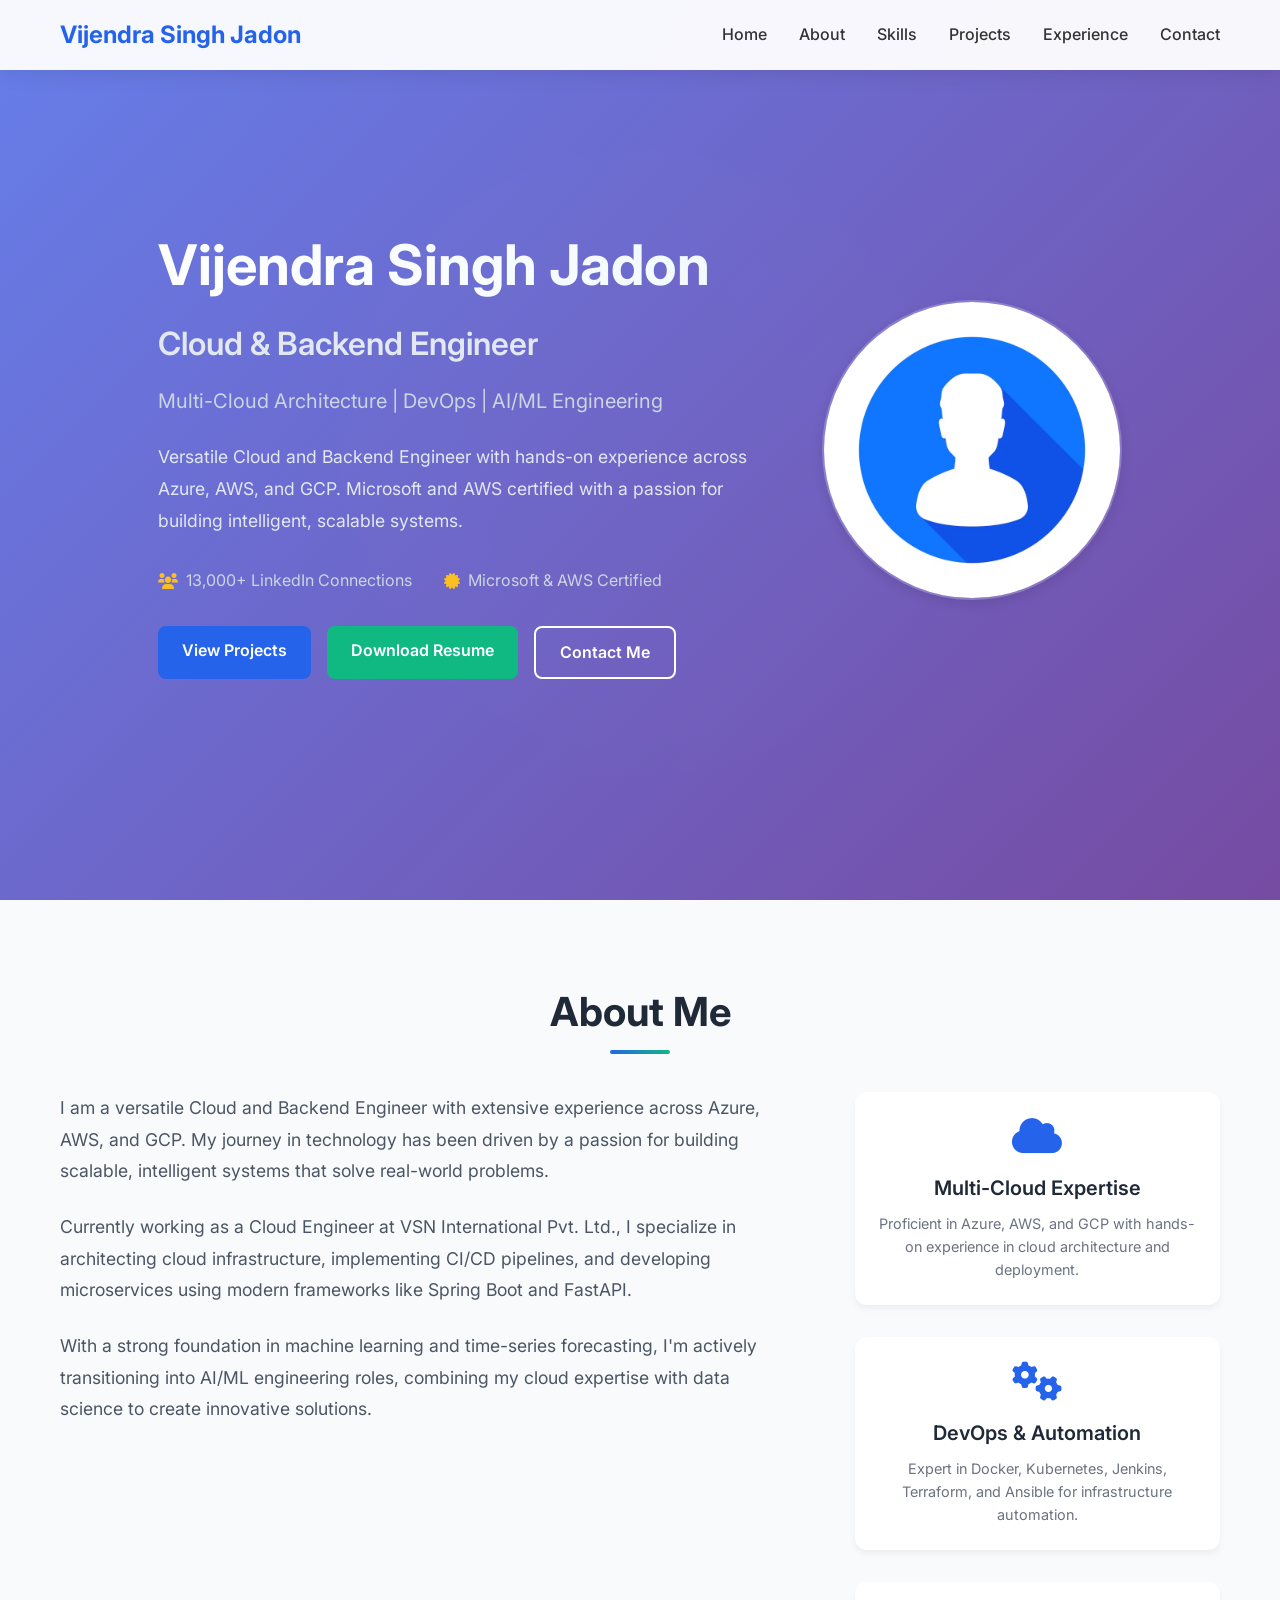
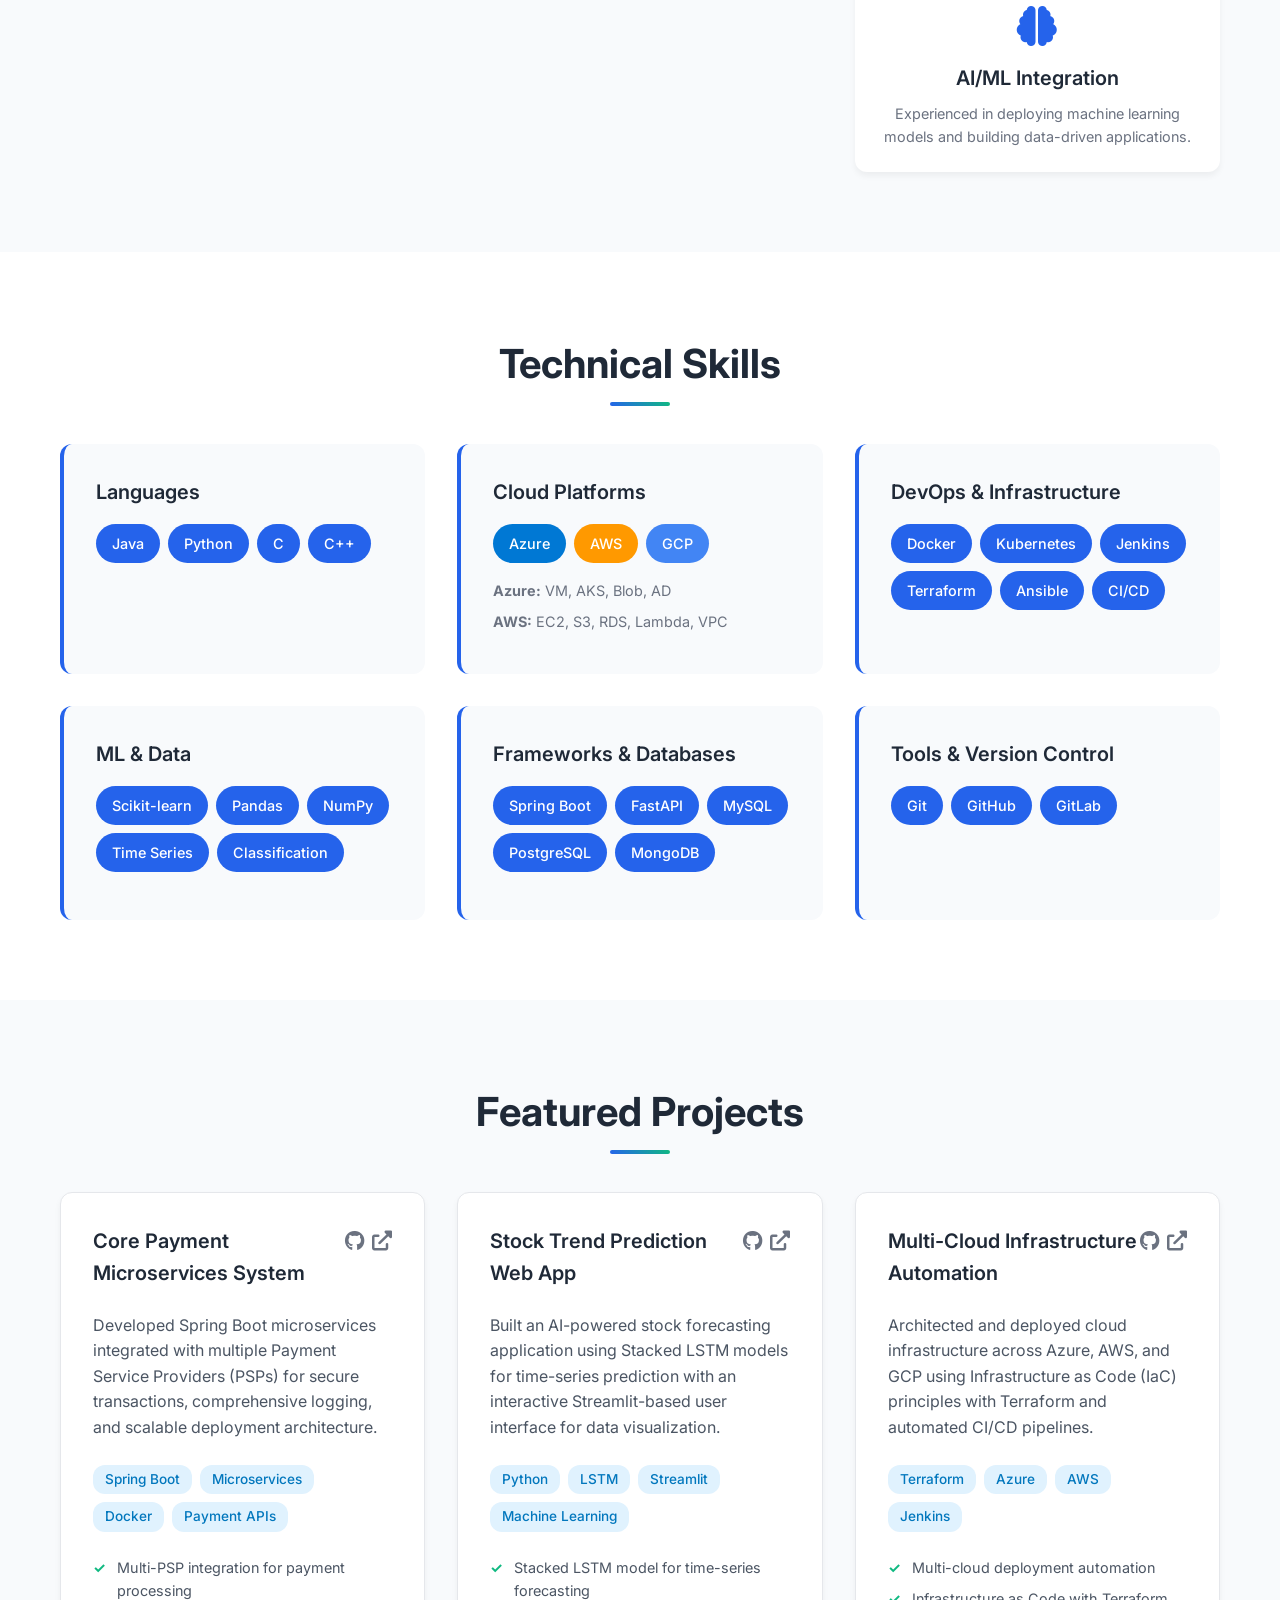
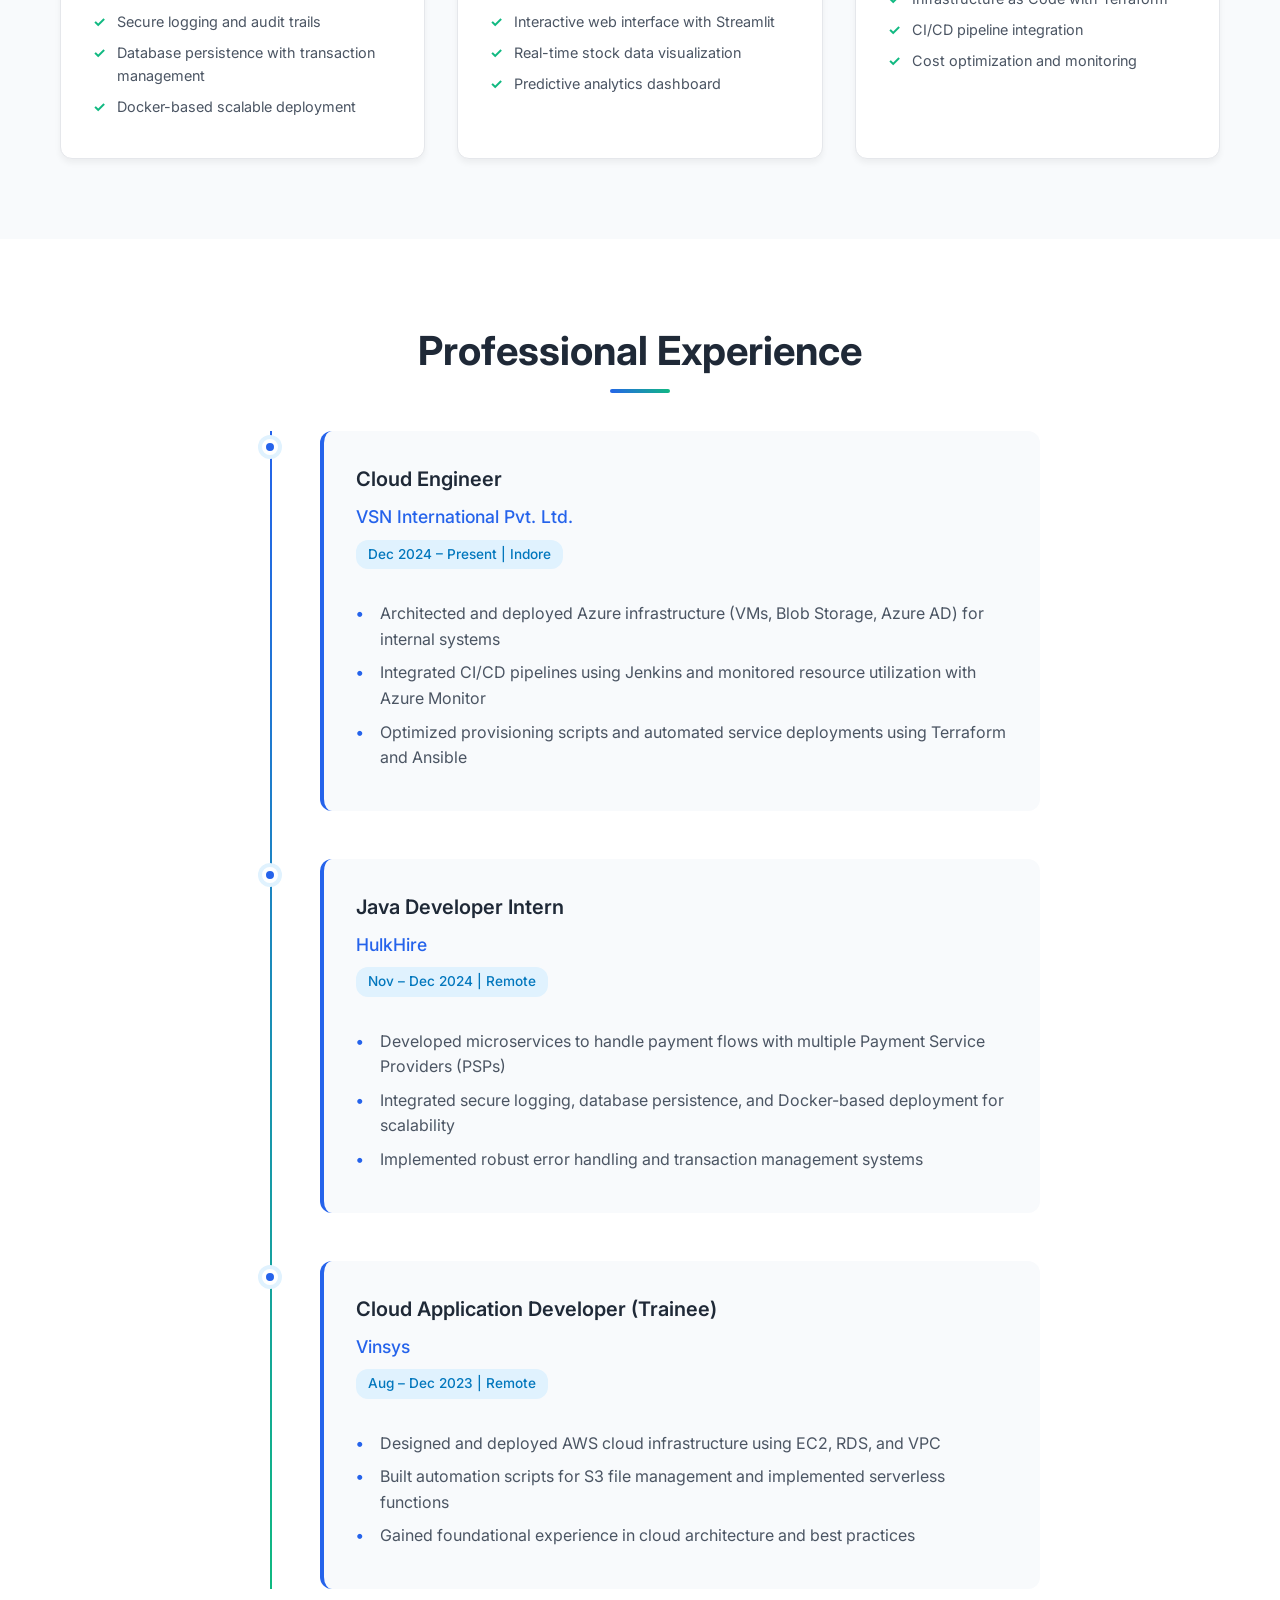
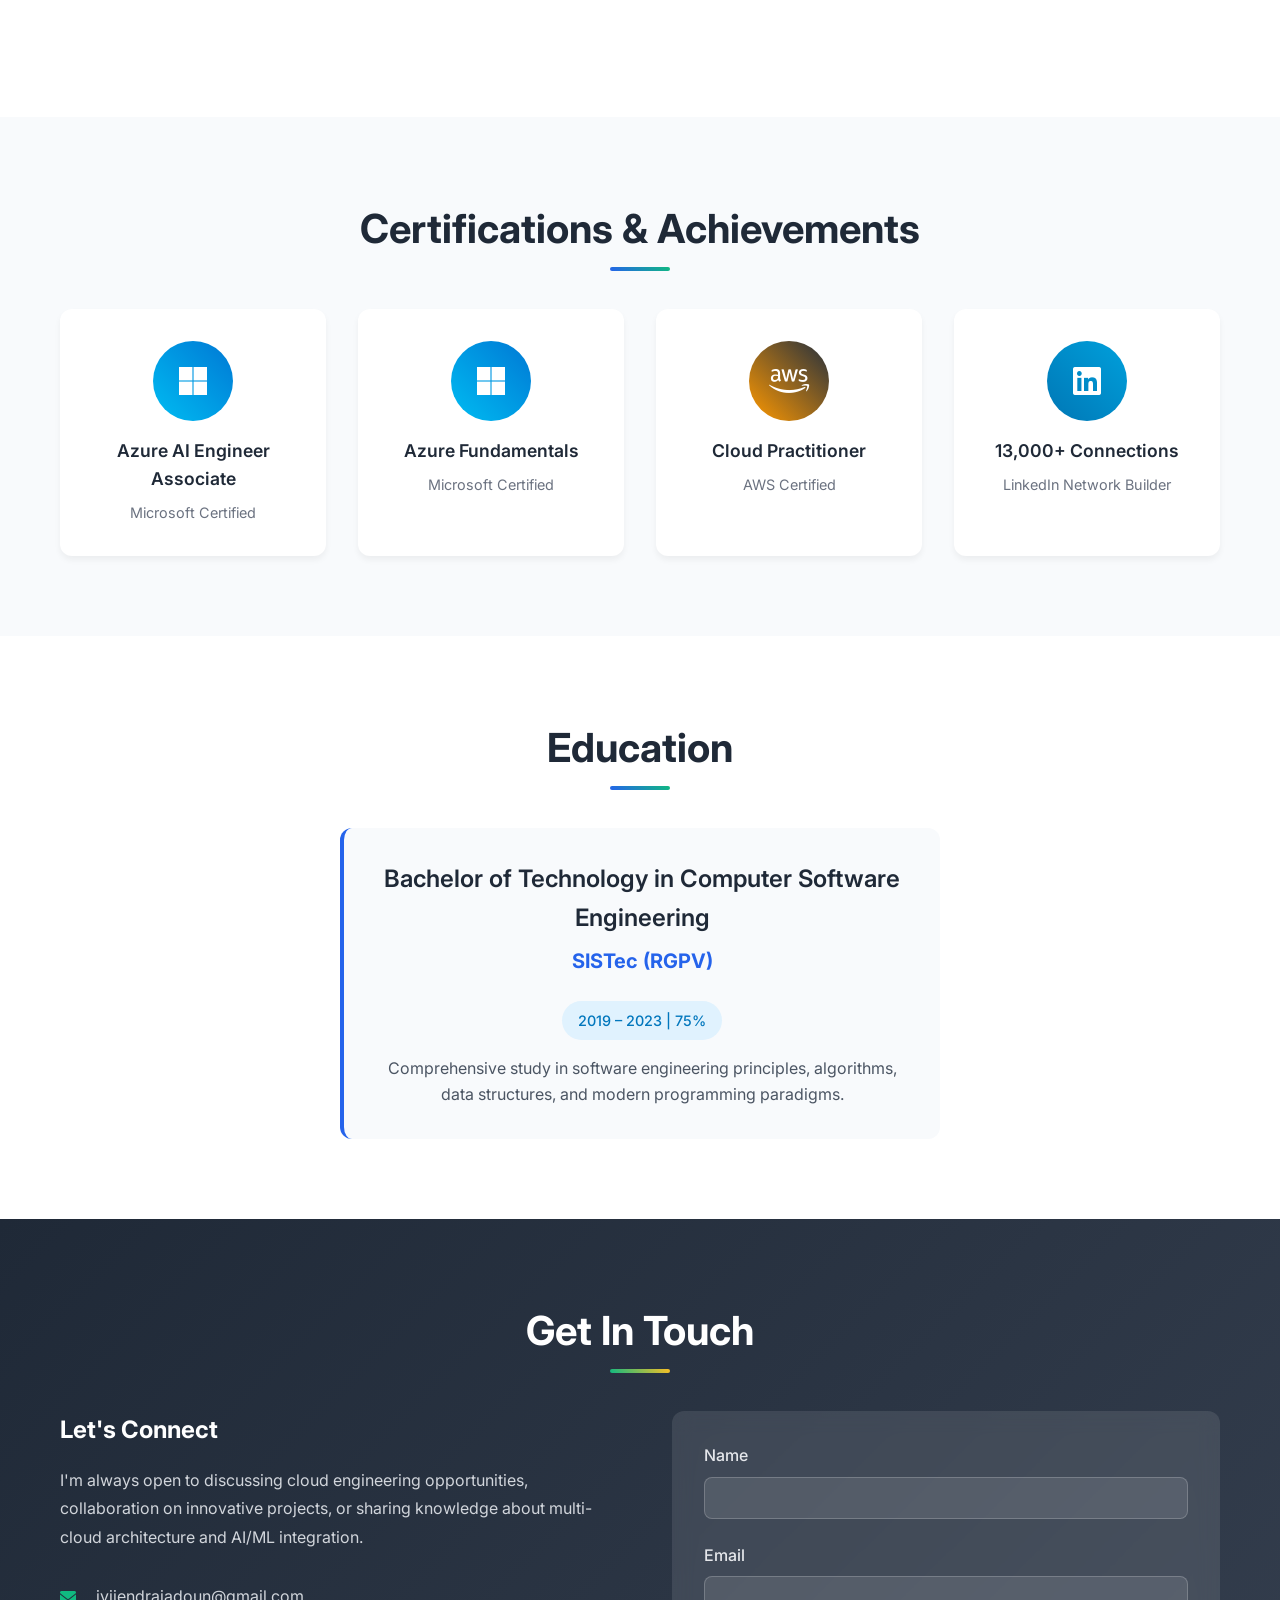
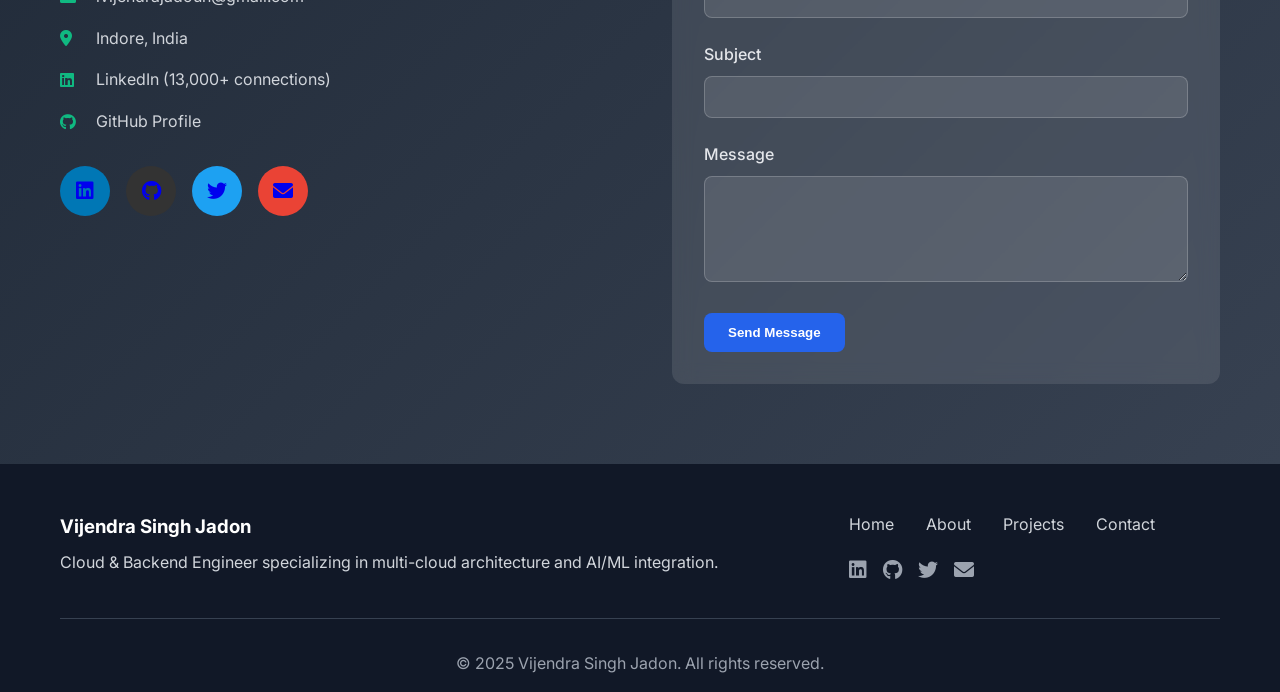
==== index.html @ 790af305 "Initial commit: Upload portfolio website code" ====
<!DOCTYPE html>
<html lang="en">
<head>
    <meta charset="UTF-8">
    <meta name="viewport" content="width=device-width, initial-scale=1.0">
    <title>Vijendra Singh Jadon - Cloud & Backend Engineer</title>
    <link href="https://cdnjs.cloudflare.com/ajax/libs/font-awesome/6.0.0-beta3/css/all.min.css" rel="stylesheet">
    <link href="https://fonts.googleapis.com/css2?family=Inter:wght@300;400;500;600;700&display=swap" rel="stylesheet">
    <link rel="stylesheet" href="styles.css">
</head>
<body>
    <!-- Navigation -->
    <nav class="navbar">
        <div class="nav-container">
            <div class="nav-logo">
                <a href="#home">Vijendra Singh Jadon</a>
            </div>
            <ul class="nav-menu">
                <li class="nav-item">
                    <a href="#home" class="nav-link">Home</a>
                </li>
                <li class="nav-item">
                    <a href="#about" class="nav-link">About</a>
                </li>
                <li class="nav-item">
                    <a href="#skills" class="nav-link">Skills</a>
                </li>
                <li class="nav-item">
                    <a href="#projects" class="nav-link">Projects</a>
                </li>
                <li class="nav-item">
                    <a href="#experience" class="nav-link">Experience</a>
                </li>
                <li class="nav-item">
                    <a href="#contact" class="nav-link">Contact</a>
                </li>
            </ul>
            <div class="hamburger">
                <span class="bar"></span>
                <span class="bar"></span>
                <span class="bar"></span>
            </div>
        </div>
    </nav>

    <!-- Hero Section -->
    <section id="home" class="hero">
        <div class="hero-container">
            <div class="hero-content">
                <h1 class="hero-title">
                    <span class="name">Vijendra Singh Jadon</span>
                    <span class="role">Cloud & Backend Engineer</span>
                </h1>
                <p class="hero-subtitle">Multi-Cloud Architecture | DevOps | AI/ML Engineering</p>
                <p class="hero-description">
                    Versatile Cloud and Backend Engineer with hands-on experience across Azure, AWS, and GCP. 
                    Microsoft and AWS certified with a passion for building intelligent, scalable systems.
                </p>
                <div class="hero-stats">
                    <div class="stat">
                        <i class="fas fa-users"></i>
                        <span>13,000+ LinkedIn Connections</span>
                    </div>
                    <div class="stat">
                        <i class="fas fa-certificate"></i>
                        <span>Microsoft & AWS Certified</span>
                    </div>
                </div>
                <div class="hero-buttons">
                    <a href="#projects" class="btn btn-primary">View Projects</a>
                    <a href="#" class="btn btn-secondary">Download Resume</a>
                    <a href="#contact" class="btn btn-outline">Contact Me</a>
                </div>
            </div>
            <div class="hero-image">
                <img src="assets/images/image.jpg" alt="Vijendra Singh Jadon" class="profile-photo" />
            </div>
        </div>
    </section>

    <!-- About Section -->
    <section id="about" class="about">
        <div class="container">
            <h2 class="section-title">About Me</h2>
            <div class="about-content">
                <div class="about-text">
                    <p>
                        I am a versatile Cloud and Backend Engineer with extensive experience across Azure, AWS, and GCP. 
                        My journey in technology has been driven by a passion for building scalable, intelligent systems 
                        that solve real-world problems.
                    </p>
                    <p>
                        Currently working as a Cloud Engineer at VSN International Pvt. Ltd., I specialize in 
                        architecting cloud infrastructure, implementing CI/CD pipelines, and developing microservices 
                        using modern frameworks like Spring Boot and FastAPI.
                    </p>
                    <p>
                        With a strong foundation in machine learning and time-series forecasting, I'm actively 
                        transitioning into AI/ML engineering roles, combining my cloud expertise with data science 
                        to create innovative solutions.
                    </p>
                </div>
                <div class="about-highlights">
                    <div class="highlight">
                        <i class="fas fa-cloud"></i>
                        <h3>Multi-Cloud Expertise</h3>
                        <p>Proficient in Azure, AWS, and GCP with hands-on experience in cloud architecture and deployment.</p>
                    </div>
                    <div class="highlight">
                        <i class="fas fa-cogs"></i>
                        <h3>DevOps & Automation</h3>
                        <p>Expert in Docker, Kubernetes, Jenkins, Terraform, and Ansible for infrastructure automation.</p>
                    </div>
                    <div class="highlight">
                        <i class="fas fa-brain"></i>
                        <h3>AI/ML Integration</h3>
                        <p>Experienced in deploying machine learning models and building data-driven applications.</p>
                    </div>
                </div>
            </div>
        </div>
    </section>

    <!-- Skills Section -->
    <section id="skills" class="skills">
        <div class="container">
            <h2 class="section-title">Technical Skills</h2>
            <div class="skills-grid">
                <div class="skill-category">
                    <h3>Languages</h3>
                    <div class="skill-tags">
                        <span class="skill-tag">Java</span>
                        <span class="skill-tag">Python</span>
                        <span class="skill-tag">C</span>
                        <span class="skill-tag">C++</span>
                    </div>
                </div>

                <div class="skill-category">
                    <h3>Cloud Platforms</h3>
                    <div class="skill-tags">
                        <span class="skill-tag azure">Azure</span>
                        <span class="skill-tag aws">AWS</span>
                        <span class="skill-tag gcp">GCP</span>
                    </div>
                    <div class="skill-details">
                        <p><strong>Azure:</strong> VM, AKS, Blob, AD</p>
                        <p><strong>AWS:</strong> EC2, S3, RDS, Lambda, VPC</p>
                    </div>
                </div>

                <div class="skill-category">
                    <h3>DevOps & Infrastructure</h3>
                    <div class="skill-tags">
                        <span class="skill-tag">Docker</span>
                        <span class="skill-tag">Kubernetes</span>
                        <span class="skill-tag">Jenkins</span>
                        <span class="skill-tag">Terraform</span>
                        <span class="skill-tag">Ansible</span>
                        <span class="skill-tag">CI/CD</span>
                    </div>
                </div>

                <div class="skill-category">
                    <h3>ML & Data</h3>
                    <div class="skill-tags">
                        <span class="skill-tag">Scikit-learn</span>
                        <span class="skill-tag">Pandas</span>
                        <span class="skill-tag">NumPy</span>
                        <span class="skill-tag">Time Series</span>
                        <span class="skill-tag">Classification</span>
                    </div>
                </div>

                <div class="skill-category">
                    <h3>Frameworks & Databases</h3>
                    <div class="skill-tags">
                        <span class="skill-tag">Spring Boot</span>
                        <span class="skill-tag">FastAPI</span>
                        <span class="skill-tag">MySQL</span>
                        <span class="skill-tag">PostgreSQL</span>
                        <span class="skill-tag">MongoDB</span>
                    </div>
                </div>

                <div class="skill-category">
                    <h3>Tools & Version Control</h3>
                    <div class="skill-tags">
                        <span class="skill-tag">Git</span>
                        <span class="skill-tag">GitHub</span>
                        <span class="skill-tag">GitLab</span>
                    </div>
                </div>
            </div>
        </div>
    </section>

    <!-- Projects Section -->
    <section id="projects" class="projects">
        <div class="container">
            <h2 class="section-title">Featured Projects</h2>
            <div class="projects-grid">

                <!-- Project 1: Payment Microservices -->
                <div class="project-card">
                    <div class="project-header">
                        <h3>Core Payment Microservices System</h3>
                        <div class="project-links">
                            <a href="#" class="project-link"><i class="fab fa-github"></i></a>
                            <a href="#" class="project-link"><i class="fas fa-external-link-alt"></i></a>
                        </div>
                    </div>
                    <p class="project-description">
                        Developed Spring Boot microservices integrated with multiple Payment Service Providers (PSPs) 
                        for secure transactions, comprehensive logging, and scalable deployment architecture.
                    </p>
                    <div class="project-tech">
                        <span class="tech-tag">Spring Boot</span>
                        <span class="tech-tag">Microservices</span>
                        <span class="tech-tag">Docker</span>
                        <span class="tech-tag">Payment APIs</span>
                    </div>
                    <div class="project-features">
                        <ul>
                            <li>Multi-PSP integration for payment processing</li>
                            <li>Secure logging and audit trails</li>
                            <li>Database persistence with transaction management</li>
                            <li>Docker-based scalable deployment</li>
                        </ul>
                    </div>
                </div>

                <!-- Project 2: Stock Prediction App -->
                <div class="project-card">
                    <div class="project-header">
                        <h3>Stock Trend Prediction Web App</h3>
                        <div class="project-links">
                            <a href="#" class="project-link"><i class="fab fa-github"></i></a>
                            <a href="#" class="project-link"><i class="fas fa-external-link-alt"></i></a>
                        </div>
                    </div>
                    <p class="project-description">
                        Built an AI-powered stock forecasting application using Stacked LSTM models for time-series 
                        prediction with an interactive Streamlit-based user interface for data visualization.
                    </p>
                    <div class="project-tech">
                        <span class="tech-tag">Python</span>
                        <span class="tech-tag">LSTM</span>
                        <span class="tech-tag">Streamlit</span>
                        <span class="tech-tag">Machine Learning</span>
                    </div>
                    <div class="project-features">
                        <ul>
                            <li>Stacked LSTM model for time-series forecasting</li>
                            <li>Interactive web interface with Streamlit</li>
                            <li>Real-time stock data visualization</li>
                            <li>Predictive analytics dashboard</li>
                        </ul>
                    </div>
                </div>

                <!-- Project 3: Cloud Infrastructure -->
                <div class="project-card">
                    <div class="project-header">
                        <h3>Multi-Cloud Infrastructure Automation</h3>
                        <div class="project-links">
                            <a href="#" class="project-link"><i class="fab fa-github"></i></a>
                            <a href="#" class="project-link"><i class="fas fa-external-link-alt"></i></a>
                        </div>
                    </div>
                    <p class="project-description">
                        Architected and deployed cloud infrastructure across Azure, AWS, and GCP using Infrastructure 
                        as Code (IaC) principles with Terraform and automated CI/CD pipelines.
                    </p>
                    <div class="project-tech">
                        <span class="tech-tag">Terraform</span>
                        <span class="tech-tag">Azure</span>
                        <span class="tech-tag">AWS</span>
                        <span class="tech-tag">Jenkins</span>
                    </div>
                    <div class="project-features">
                        <ul>
                            <li>Multi-cloud deployment automation</li>
                            <li>Infrastructure as Code with Terraform</li>
                            <li>CI/CD pipeline integration</li>
                            <li>Cost optimization and monitoring</li>
                        </ul>
                    </div>
                </div>

            </div>
        </div>
    </section>

    <!-- Experience Section -->
    <section id="experience" class="experience">
        <div class="container">
            <h2 class="section-title">Professional Experience</h2>
            <div class="timeline">

                <div class="timeline-item">
                    <div class="timeline-marker"></div>
                    <div class="timeline-content">
                        <h3>Cloud Engineer</h3>
                        <h4>VSN International Pvt. Ltd.</h4>
                        <span class="timeline-date">Dec 2024 – Present | Indore</span>
                        <ul>
                            <li>Architected and deployed Azure infrastructure (VMs, Blob Storage, Azure AD) for internal systems</li>
                            <li>Integrated CI/CD pipelines using Jenkins and monitored resource utilization with Azure Monitor</li>
                            <li>Optimized provisioning scripts and automated service deployments using Terraform and Ansible</li>
                        </ul>
                    </div>
                </div>

                <div class="timeline-item">
                    <div class="timeline-marker"></div>
                    <div class="timeline-content">
                        <h3>Java Developer Intern</h3>
                        <h4>HulkHire</h4>
                        <span class="timeline-date">Nov – Dec 2024 | Remote</span>
                        <ul>
                            <li>Developed microservices to handle payment flows with multiple Payment Service Providers (PSPs)</li>
                            <li>Integrated secure logging, database persistence, and Docker-based deployment for scalability</li>
                            <li>Implemented robust error handling and transaction management systems</li>
                        </ul>
                    </div>
                </div>

                <div class="timeline-item">
                    <div class="timeline-marker"></div>
                    <div class="timeline-content">
                        <h3>Cloud Application Developer (Trainee)</h3>
                        <h4>Vinsys</h4>
                        <span class="timeline-date">Aug – Dec 2023 | Remote</span>
                        <ul>
                            <li>Designed and deployed AWS cloud infrastructure using EC2, RDS, and VPC</li>
                            <li>Built automation scripts for S3 file management and implemented serverless functions</li>
                            <li>Gained foundational experience in cloud architecture and best practices</li>
                        </ul>
                    </div>
                </div>

            </div>
        </div>
    </section>

    <!-- Certifications Section -->
    <section id="certifications" class="certifications">
        <div class="container">
            <h2 class="section-title">Certifications & Achievements</h2>
            <div class="certifications-grid">

                <div class="certification-card">
                    <div class="cert-icon microsoft">
                        <i class="fab fa-microsoft"></i>
                    </div>
                    <h3>Azure AI Engineer Associate</h3>
                    <p>Microsoft Certified</p>
                </div>

                <div class="certification-card">
                    <div class="cert-icon microsoft">
                        <i class="fab fa-microsoft"></i>
                    </div>
                    <h3>Azure Fundamentals</h3>
                    <p>Microsoft Certified</p>
                </div>

                <div class="certification-card">
                    <div class="cert-icon aws">
                        <i class="fab fa-aws"></i>
                    </div>
                    <h3>Cloud Practitioner</h3>
                    <p>AWS Certified</p>
                </div>

                <div class="certification-card">
                    <div class="cert-icon achievement">
                        <i class="fab fa-linkedin"></i>
                    </div>
                    <h3>13,000+ Connections</h3>
                    <p>LinkedIn Network Builder</p>
                </div>

            </div>
        </div>
    </section>

    <!-- Education Section -->
    <section id="education" class="education">
        <div class="container">
            <h2 class="section-title">Education</h2>
            <div class="education-card">
                <h3>Bachelor of Technology in Computer Software Engineering</h3>
                <h4>SISTec (RGPV)</h4>
                <span class="education-date">2019 – 2023 | 75%</span>
                <p>Comprehensive study in software engineering principles, algorithms, data structures, and modern programming paradigms.</p>
            </div>
        </div>
    </section>

    <!-- Contact Section -->
    <section id="contact" class="contact">
        <div class="container">
            <h2 class="section-title">Get In Touch</h2>
            <div class="contact-content">
                <div class="contact-info">
                    <h3>Let's Connect</h3>
                    <p>
                        I'm always open to discussing cloud engineering opportunities, 
                        collaboration on innovative projects, or sharing knowledge about 
                        multi-cloud architecture and AI/ML integration.
                    </p>

                    <div class="contact-details">
                        <div class="contact-item">
                            <i class="fas fa-envelope"></i>
                            <span>ivijendrajadoun@gmail.com</span>
                        </div>
                        <div class="contact-item">
                            <i class="fas fa-map-marker-alt"></i>
                            <span>Indore, India</span>
                        </div>
                        <div class="contact-item">
                            <i class="fab fa-linkedin"></i>
                            <span>LinkedIn (13,000+ connections)</span>
                        </div>
                        <div class="contact-item">
                            <i class="fab fa-github"></i>
                            <span>GitHub Profile</span>
                        </div>
                    </div>

                    <div class="social-links">
                        <a href="#" class="social-link linkedin"><i class="fab fa-linkedin"></i></a>
                        <a href="#" class="social-link github"><i class="fab fa-github"></i></a>
                        <a href="#" class="social-link twitter"><i class="fab fa-twitter"></i></a>
                        <a href="#" class="social-link email"><i class="fas fa-envelope"></i></a>
                    </div>
                </div>

                <div class="contact-form">
                    <form id="contactForm">
                        <div class="form-group">
                            <label for="name">Name</label>
                            <input type="text" id="name" name="name" required>
                        </div>
                        <div class="form-group">
                            <label for="email">Email</label>
                            <input type="email" id="email" name="email" required>
                        </div>
                        <div class="form-group">
                            <label for="subject">Subject</label>
                            <input type="text" id="subject" name="subject" required>
                        </div>
                        <div class="form-group">
                            <label for="message">Message</label>
                            <textarea id="message" name="message" rows="5" required></textarea>
                        </div>
                        <button type="submit" class="btn btn-primary">Send Message</button>
                    </form>
                </div>
            </div>
        </div>
    </section>

    <!-- Footer -->
    <footer class="footer">
        <div class="container">
            <div class="footer-content">
                <div class="footer-left">
                    <h3>Vijendra Singh Jadon</h3>
                    <p>Cloud & Backend Engineer specializing in multi-cloud architecture and AI/ML integration.</p>
                </div>
                <div class="footer-right">
                    <div class="footer-links">
                        <a href="#home">Home</a>
                        <a href="#about">About</a>
                        <a href="#projects">Projects</a>
                        <a href="#contact">Contact</a>
                    </div>
                    <div class="footer-social">
                        <a href="#"><i class="fab fa-linkedin"></i></a>
                        <a href="#"><i class="fab fa-github"></i></a>
                        <a href="#"><i class="fab fa-twitter"></i></a>
                        <a href="#"><i class="fas fa-envelope"></i></a>
                    </div>
                </div>
            </div>
            <div class="footer-bottom">
                <p>&copy; 2025 Vijendra Singh Jadon. All rights reserved.</p>
            </div>
        </div>
    </footer>

    <!-- JavaScript -->
    <script src="script.js"></script>
</body>
</html>
---- styles.css ----
/* Reset and Base Styles */
* {
    margin: 0;
    padding: 0;
    box-sizing: border-box;
}

body {
    font-family: 'Inter', sans-serif;
    line-height: 1.6;
    color: #333;
    background-color: #ffffff;
}

html {
    scroll-behavior: smooth;
}

.container {
    max-width: 1200px;
    margin: 0 auto;
    padding: 0 20px;
}

/* Navigation Styles */
.navbar {
    position: fixed;
    top: 0;
    width: 100%;
    background: rgba(255, 255, 255, 0.95);
    backdrop-filter: blur(10px);
    z-index: 1000;
    padding: 1rem 0;
    box-shadow: 0 2px 20px rgba(0, 0, 0, 0.1);
    transition: all 0.3s ease;
}

.nav-container {
    max-width: 1200px;
    margin: 0 auto;
    padding: 0 20px;
    display: flex;
    justify-content: space-between;
    align-items: center;
}

.nav-logo a {
    font-size: 1.5rem;
    font-weight: 700;
    color: #2563eb;
    text-decoration: none;
}

.nav-menu {
    display: flex;
    list-style: none;
    gap: 2rem;
}

.nav-link {
    text-decoration: none;
    color: #333;
    font-weight: 500;
    transition: color 0.3s ease;
    position: relative;
}

.nav-link:hover {
    color: #2563eb;
}

.nav-link::after {
    content: '';
    position: absolute;
    bottom: -5px;
    left: 0;
    width: 0;
    height: 2px;
    background-color: #2563eb;
    transition: width 0.3s ease;
}

.nav-link:hover::after {
    width: 100%;
}

.hamburger {
    display: none;
    flex-direction: column;
    cursor: pointer;
}

.hamburger .bar {
    width: 25px;
    height: 3px;
    background-color: #333;
    margin: 3px 0;
    transition: 0.3s;
}

/* Hero Section */
.hero {
    min-height: 100vh;
    display: flex;
    align-items: center;
    background: linear-gradient(135deg, #667eea 0%, #764ba2 100%);
    color: white;
    position: relative;
    overflow: hidden;
}

.hero::before {
    content: '';
    position: absolute;
    top: 0;
    left: 0;
    right: 0;
    bottom: 0;
    background: url('data:image/svg+xml,<svg xmlns="http://www.w3.org/2000/svg" viewBox="0 0 1000 1000"><defs><radialGradient id="a" cx="50%" cy="50%"><stop offset="0%" stop-color="%23ffffff" stop-opacity="0.1"/><stop offset="100%" stop-color="%23ffffff" stop-opacity="0"/></radialGradient></defs><circle cx="50%" cy="50%" r="50%" fill="url(%23a)"/></svg>') no-repeat center center;
    background-size: cover;
    opacity: 0.1;
}

.hero-container {
    max-width: 1200px;
    margin: 0 auto;
    padding: 0 20px;
    display: grid;
    grid-template-columns: 2fr 1fr;
    gap: 4rem;
    align-items: center;
    position: relative;
    z-index: 1;
}

.hero-content {
    animation: slideInLeft 1s ease-out;
}

.hero-title {
    margin-bottom: 1rem;
}

.hero-title .name {
    display: block;
    font-size: 3.5rem;
    font-weight: 700;
    margin-bottom: 0.5rem;
    background: linear-gradient(45deg, #ffffff, #f0f9ff);
    -webkit-background-clip: text;
    -webkit-text-fill-color: transparent;
    background-clip: text;
}

.hero-title .role {
    display: block;
    font-size: 2rem;
    font-weight: 600;
    color: #e2e8f0;
}

.hero-subtitle {
    font-size: 1.25rem;
    color: #cbd5e1;
    margin-bottom: 1.5rem;
}

.hero-description {
    font-size: 1.1rem;
    line-height: 1.8;
    color: #e2e8f0;
    margin-bottom: 2rem;
    max-width: 600px;
}

.hero-stats {
    display: flex;
    gap: 2rem;
    margin-bottom: 2rem;
}

.stat {
    display: flex;
    align-items: center;
    gap: 0.5rem;
    color: #cbd5e1;
}

.stat i {
    color: #fbbf24;
}

.hero-buttons {
    display: flex;
    gap: 1rem;
    flex-wrap: wrap;
}

.hero-image {
    display: flex;
    justify-content: center;
    align-items: center;
    animation: slideInRight 1s ease-out;
}

.image-placeholder {
    width: 300px;
    height: 300px;
    border-radius: 50%;
    background: rgba(255, 255, 255, 0.1);
    display: flex;
    align-items: center;
    justify-content: center;
    backdrop-filter: blur(10px);
    border: 2px solid rgba(255, 255, 255, 0.2);
}

.image-placeholder i {
    font-size: 6rem;
    color: rgba(255, 255, 255, 0.7);
}

/* Button Styles */
.btn {
    display: inline-block;
    padding: 12px 24px;
    border-radius: 8px;
    text-decoration: none;
    font-weight: 600;
    transition: all 0.3s ease;
    border: none;
    cursor: pointer;
    text-align: center;
}

.btn-primary {
    background-color: #2563eb;
    color: white;
}

.btn-primary:hover {
    background-color: #1d4ed8;
    transform: translateY(-2px);
    box-shadow: 0 5px 15px rgba(37, 99, 235, 0.4);
}

.btn-secondary {
    background-color: #10b981;
    color: white;
}

.btn-secondary:hover {
    background-color: #059669;
    transform: translateY(-2px);
    box-shadow: 0 5px 15px rgba(16, 185, 129, 0.4);
}

.btn-outline {
    background-color: transparent;
    color: white;
    border: 2px solid white;
}

.btn-outline:hover {
    background-color: white;
    color: #2563eb;
    transform: translateY(-2px);
}

/* Section Styles */
section {
    padding: 80px 0;
}

.section-title {
    font-size: 2.5rem;
    font-weight: 700;
    text-align: center;
    margin-bottom: 3rem;
    color: #1f2937;
    position: relative;
}

.section-title::after {
    content: '';
    position: absolute;
    bottom: -10px;
    left: 50%;
    transform: translateX(-50%);
    width: 60px;
    height: 4px;
    background: linear-gradient(45deg, #2563eb, #10b981);
    border-radius: 2px;
}

/* About Section */
.about {
    background-color: #f8fafc;
}

.about-content {
    display: grid;
    grid-template-columns: 2fr 1fr;
    gap: 4rem;
    align-items: start;
}

.about-text p {
    margin-bottom: 1.5rem;
    font-size: 1.1rem;
    line-height: 1.8;
    color: #4b5563;
}

.about-highlights {
    display: flex;
    flex-direction: column;
    gap: 2rem;
}

.highlight {
    text-align: center;
    padding: 1.5rem;
    background: white;
    border-radius: 12px;
    box-shadow: 0 4px 6px rgba(0, 0, 0, 0.05);
    transition: transform 0.3s ease;
}

.highlight:hover {
    transform: translateY(-5px);
}

.highlight i {
    font-size: 2.5rem;
    color: #2563eb;
    margin-bottom: 1rem;
}

.highlight h3 {
    font-size: 1.25rem;
    font-weight: 600;
    margin-bottom: 0.5rem;
    color: #1f2937;
}

.highlight p {
    color: #6b7280;
    font-size: 0.9rem;
}

/* Skills Section */
.skills {
    background-color: white;
}

.skills-grid {
    display: grid;
    grid-template-columns: repeat(auto-fit, minmax(300px, 1fr));
    gap: 2rem;
}

.skill-category {
    background: #f8fafc;
    padding: 2rem;
    border-radius: 12px;
    border-left: 4px solid #2563eb;
}

.skill-category h3 {
    font-size: 1.25rem;
    font-weight: 600;
    margin-bottom: 1rem;
    color: #1f2937;
}

.skill-tags {
    display: flex;
    flex-wrap: wrap;
    gap: 0.5rem;
    margin-bottom: 1rem;
}

.skill-tag {
    background: #2563eb;
    color: white;
    padding: 0.5rem 1rem;
    border-radius: 20px;
    font-size: 0.9rem;
    font-weight: 500;
}

.skill-tag.azure {
    background: #0078d4;
}

.skill-tag.aws {
    background: #ff9900;
}

.skill-tag.gcp {
    background: #4285f4;
}

.skill-details {
    margin-top: 1rem;
}

.skill-details p {
    font-size: 0.9rem;
    color: #6b7280;
    margin-bottom: 0.5rem;
}

/* Projects Section */
.projects {
    background-color: #f8fafc;
}

.projects-grid {
    display: grid;
    grid-template-columns: repeat(auto-fit, minmax(350px, 1fr));
    gap: 2rem;
}

.project-card {
    background: white;
    border-radius: 12px;
    padding: 2rem;
    box-shadow: 0 4px 6px rgba(0, 0, 0, 0.05);
    transition: all 0.3s ease;
    border: 1px solid #e5e7eb;
}

.project-card:hover {
    transform: translateY(-5px);
    box-shadow: 0 10px 25px rgba(0, 0, 0, 0.1);
}

.project-header {
    display: flex;
    justify-content: space-between;
    align-items: start;
    margin-bottom: 1rem;
}

.project-header h3 {
    font-size: 1.25rem;
    font-weight: 600;
    color: #1f2937;
    margin-bottom: 0.5rem;
}

.project-links {
    display: flex;
    gap: 0.5rem;
}

.project-link {
    color: #6b7280;
    font-size: 1.25rem;
    transition: color 0.3s ease;
}

.project-link:hover {
    color: #2563eb;
}

.project-description {
    color: #4b5563;
    line-height: 1.6;
    margin-bottom: 1.5rem;
}

.project-tech {
    display: flex;
    flex-wrap: wrap;
    gap: 0.5rem;
    margin-bottom: 1.5rem;
}

.tech-tag {
    background: #e0f2fe;
    color: #0277bd;
    padding: 0.25rem 0.75rem;
    border-radius: 12px;
    font-size: 0.85rem;
    font-weight: 500;
}

.project-features ul {
    list-style: none;
}

.project-features li {
    position: relative;
    padding-left: 1.5rem;
    margin-bottom: 0.5rem;
    color: #4b5563;
    font-size: 0.9rem;
}

.project-features li::before {
    content: '✓';
    position: absolute;
    left: 0;
    color: #10b981;
    font-weight: bold;
}

/* Experience Section */
.experience {
    background-color: white;
}

.timeline {
    max-width: 800px;
    margin: 0 auto;
    position: relative;
}

.timeline::before {
    content: '';
    position: absolute;
    left: 30px;
    top: 0;
    bottom: 0;
    width: 2px;
    background: linear-gradient(to bottom, #2563eb, #10b981);
}

.timeline-item {
    position: relative;
    margin-bottom: 3rem;
    padding-left: 80px;
}

.timeline-marker {
    position: absolute;
    left: 22px;
    top: 8px;
    width: 16px;
    height: 16px;
    border-radius: 50%;
    background: #2563eb;
    border: 4px solid white;
    box-shadow: 0 0 0 4px #e0f2fe;
}

.timeline-content {
    background: #f8fafc;
    padding: 2rem;
    border-radius: 12px;
    border-left: 4px solid #2563eb;
}

.timeline-content h3 {
    font-size: 1.25rem;
    font-weight: 600;
    color: #1f2937;
    margin-bottom: 0.5rem;
}

.timeline-content h4 {
    font-size: 1.1rem;
    font-weight: 500;
    color: #2563eb;
    margin-bottom: 0.5rem;
}

.timeline-date {
    display: inline-block;
    background: #e0f2fe;
    color: #0277bd;
    padding: 0.25rem 0.75rem;
    border-radius: 12px;
    font-size: 0.85rem;
    font-weight: 500;
    margin-bottom: 1rem;
}

.timeline-content ul {
    list-style: none;
    margin-top: 1rem;
}

.timeline-content li {
    position: relative;
    padding-left: 1.5rem;
    margin-bottom: 0.5rem;
    color: #4b5563;
}

.timeline-content li::before {
    content: '•';
    position: absolute;
    left: 0;
    color: #2563eb;
    font-weight: bold;
}

/* Certifications Section */
.certifications {
    background-color: #f8fafc;
}

.certifications-grid {
    display: grid;
    grid-template-columns: repeat(auto-fit, minmax(250px, 1fr));
    gap: 2rem;
}

.certification-card {
    background: white;
    text-align: center;
    padding: 2rem;
    border-radius: 12px;
    box-shadow: 0 4px 6px rgba(0, 0, 0, 0.05);
    transition: transform 0.3s ease;
}

.certification-card:hover {
    transform: translateY(-5px);
}

.cert-icon {
    width: 80px;
    height: 80px;
    margin: 0 auto 1rem;
    border-radius: 50%;
    display: flex;
    align-items: center;
    justify-content: center;
    font-size: 2rem;
    color: white;
}

.cert-icon.microsoft {
    background: linear-gradient(45deg, #00bcf2, #0078d4);
}

.cert-icon.aws {
    background: linear-gradient(45deg, #ff9900, #232f3e);
}

.cert-icon.achievement {
    background: linear-gradient(45deg, #0077b5, #00a0dc);
}

.certification-card h3 {
    font-size: 1.1rem;
    font-weight: 600;
    color: #1f2937;
    margin-bottom: 0.5rem;
}

.certification-card p {
    color: #6b7280;
    font-size: 0.9rem;
}

/* Education Section */
.education {
    background-color: white;
}

.education-card {
    max-width: 600px;
    margin: 0 auto;
    background: #f8fafc;
    padding: 2rem;
    border-radius: 12px;
    border-left: 4px solid #2563eb;
    text-align: center;
}

.education-card h3 {
    font-size: 1.5rem;
    font-weight: 600;
    color: #1f2937;
    margin-bottom: 0.5rem;
}

.education-card h4 {
    font-size: 1.25rem;
    color: #2563eb;
    margin-bottom: 0.5rem;
}

.education-date {
    display: inline-block;
    background: #e0f2fe;
    color: #0277bd;
    padding: 0.5rem 1rem;
    border-radius: 20px;
    font-size: 0.9rem;
    font-weight: 500;
    margin: 1rem 0;
}

.education-card p {
    color: #4b5563;
    line-height: 1.6;
}

/* Contact Section */
.contact {
    background: linear-gradient(135deg, #1f2937 0%, #374151 100%);
    color: white;
}

.contact .section-title {
    color: white;
}

.contact .section-title::after {
    background: linear-gradient(45deg, #10b981, #fbbf24);
}

.contact-content {
    display: grid;
    grid-template-columns: 1fr 1fr;
    gap: 4rem;
    align-items: start;
}

.contact-info h3 {
    font-size: 1.5rem;
    margin-bottom: 1rem;
}

.contact-info p {
    line-height: 1.8;
    margin-bottom: 2rem;
    color: #d1d5db;
}

.contact-details {
    margin-bottom: 2rem;
}

.contact-item {
    display: flex;
    align-items: center;
    gap: 1rem;
    margin-bottom: 1rem;
    color: #d1d5db;
}

.contact-item i {
    color: #10b981;
    width: 20px;
}

.social-links {
    display: flex;
    gap: 1rem;
}

.social-link {
    width: 50px;
    height: 50px;
    border-radius: 50%;
    display: flex;
    align-items: center;
    justify-content: center;
    text-decoration: none;
    font-size: 1.25rem;
    transition: all 0.3s ease;
}

.social-link.linkedin {
    background: #0077b5;
}

.social-link.github {
    background: #333;
}

.social-link.twitter {
    background: #1da1f2;
}

.social-link.email {
    background: #ea4335;
}

.social-link:hover {
    transform: translateY(-3px);
    box-shadow: 0 5px 15px rgba(0, 0, 0, 0.3);
}

/* Contact Form */
.contact-form {
    background: rgba(255, 255, 255, 0.1);
    padding: 2rem;
    border-radius: 12px;
    backdrop-filter: blur(10px);
}

.form-group {
    margin-bottom: 1.5rem;
}

.form-group label {
    display: block;
    margin-bottom: 0.5rem;
    font-weight: 500;
    color: #e5e7eb;
}

.form-group input,
.form-group textarea {
    width: 100%;
    padding: 0.75rem;
    border: 1px solid rgba(255, 255, 255, 0.2);
    border-radius: 8px;
    background: rgba(255, 255, 255, 0.1);
    color: white;
    font-family: inherit;
}

.form-group input::placeholder,
.form-group textarea::placeholder {
    color: rgba(255, 255, 255, 0.7);
}

.form-group input:focus,
.form-group textarea:focus {
    outline: none;
    border-color: #10b981;
    box-shadow: 0 0 0 3px rgba(16, 185, 129, 0.1);
}

/* Footer */
.footer {
    background: #111827;
    color: #d1d5db;
    padding: 3rem 0 1rem;
}

.footer-content {
    display: grid;
    grid-template-columns: 2fr 1fr;
    gap: 3rem;
    margin-bottom: 2rem;
}

.footer-left h3 {
    color: white;
    margin-bottom: 0.5rem;
}

.footer-links {
    display: flex;
    gap: 2rem;
    margin-bottom: 1rem;
}

.footer-links a {
    color: #d1d5db;
    text-decoration: none;
    transition: color 0.3s ease;
}

.footer-links a:hover {
    color: #10b981;
}

.footer-social {
    display: flex;
    gap: 1rem;
}

.footer-social a {
    color: #9ca3af;
    font-size: 1.25rem;
    transition: color 0.3s ease;
}

.footer-social a:hover {
    color: #10b981;
}

.footer-bottom {
    text-align: center;
    padding-top: 2rem;
    border-top: 1px solid #374151;
    color: #9ca3af;
}

/* Animations */
@keyframes slideInLeft {
    from {
        opacity: 0;
        transform: translateX(-50px);
    }
    to {
        opacity: 1;
        transform: translateX(0);
    }
}

@keyframes slideInRight {
    from {
        opacity: 0;
        transform: translateX(50px);
    }
    to {
        opacity: 1;
        transform: translateX(0);
    }
}

/* Responsive Design */
@media (max-width: 768px) {
    .nav-menu {
        position: fixed;
        left: -100%;
        top: 70px;
        flex-direction: column;
        background-color: rgba(255, 255, 255, 0.95);
        width: 100%;
        text-align: center;
        transition: 0.3s;
        box-shadow: 0 10px 27px rgba(0, 0, 0, 0.05);
        padding: 2rem 0;
    }

    .nav-menu.active {
        left: 0;
    }

    .nav-menu li {
        margin: 1rem 0;
    }

    .hamburger {
        display: flex;
    }

    .hamburger.active .bar:nth-child(2) {
        opacity: 0;
    }

    .hamburger.active .bar:nth-child(1) {
        transform: translateY(8px) rotate(45deg);
    }

    .hamburger.active .bar:nth-child(3) {
        transform: translateY(-8px) rotate(-45deg);
    }

    .hero-container {
        grid-template-columns: 1fr;
        text-align: center;
        gap: 2rem;
    }

    .hero-title .name {
        font-size: 2.5rem;
    }

    .hero-title .role {
        font-size: 1.5rem;
    }

    .about-content {
        grid-template-columns: 1fr;
        gap: 2rem;
    }

    .contact-content {
        grid-template-columns: 1fr;
        gap: 2rem;
    }

    .footer-content {
        grid-template-columns: 1fr;
        gap: 2rem;
        text-align: center;
    }

    .footer-links {
        justify-content: center;
    }

    .hero-stats {
        flex-direction: column;
        gap: 1rem;
    }

    .hero-buttons {
        justify-content: center;
    }
}

@media (max-width: 480px) {
    .container {
        padding: 0 15px;
    }

    section {
        padding: 60px 0;
    }

    .hero-title .name {
        font-size: 2rem;
    }

    .hero-title .role {
        font-size: 1.25rem;
    }

    .section-title {
        font-size: 2rem;
    }

    .project-card,
    .timeline-content,
    .skill-category {
        padding: 1.5rem;
    }

    .btn {
        padding: 10px 20px;
        font-size: 0.9rem;
    }
}
.profile-photo {
    width: 300px;
    height: 300px;
    object-fit: cover;
    border-radius: 50%;
    border: 2px solid rgba(255, 255, 255, 0.2);
    box-shadow: 0 4px 12px rgba(0, 0, 0, 0.1);
}
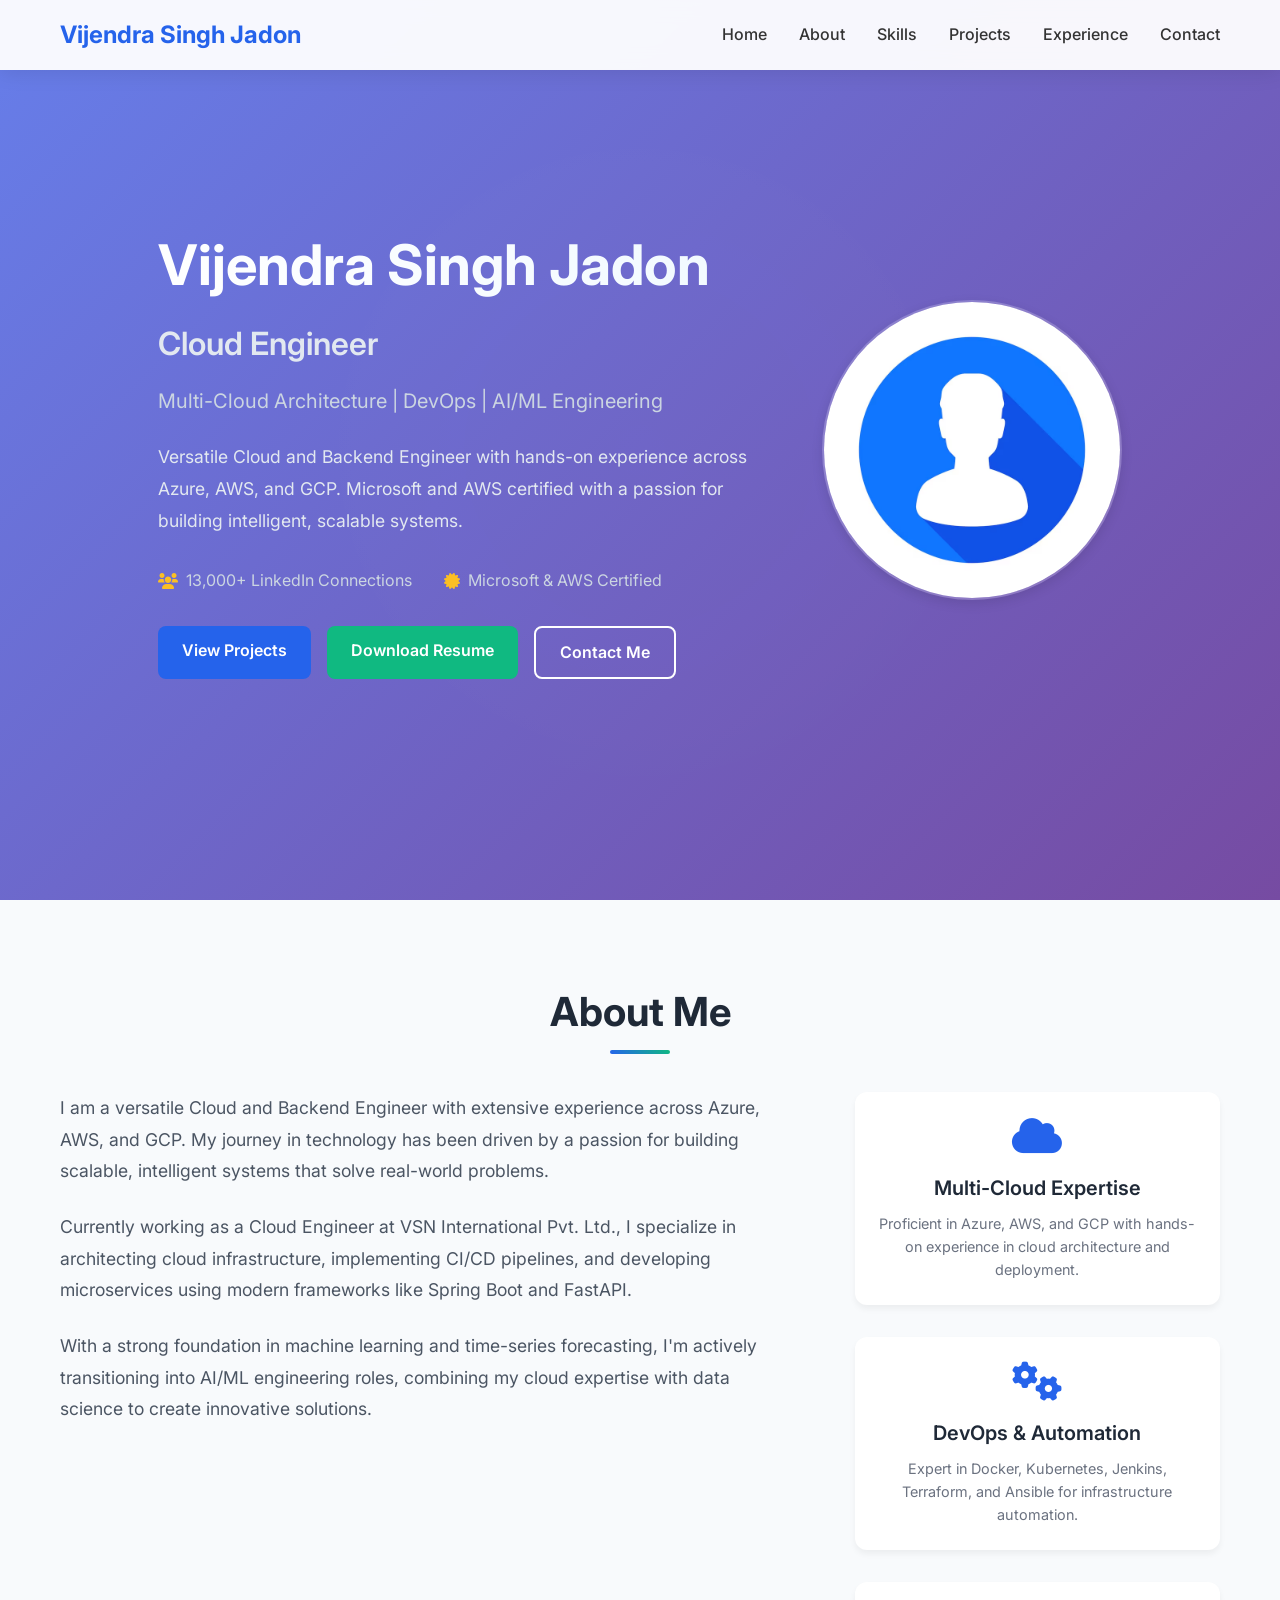
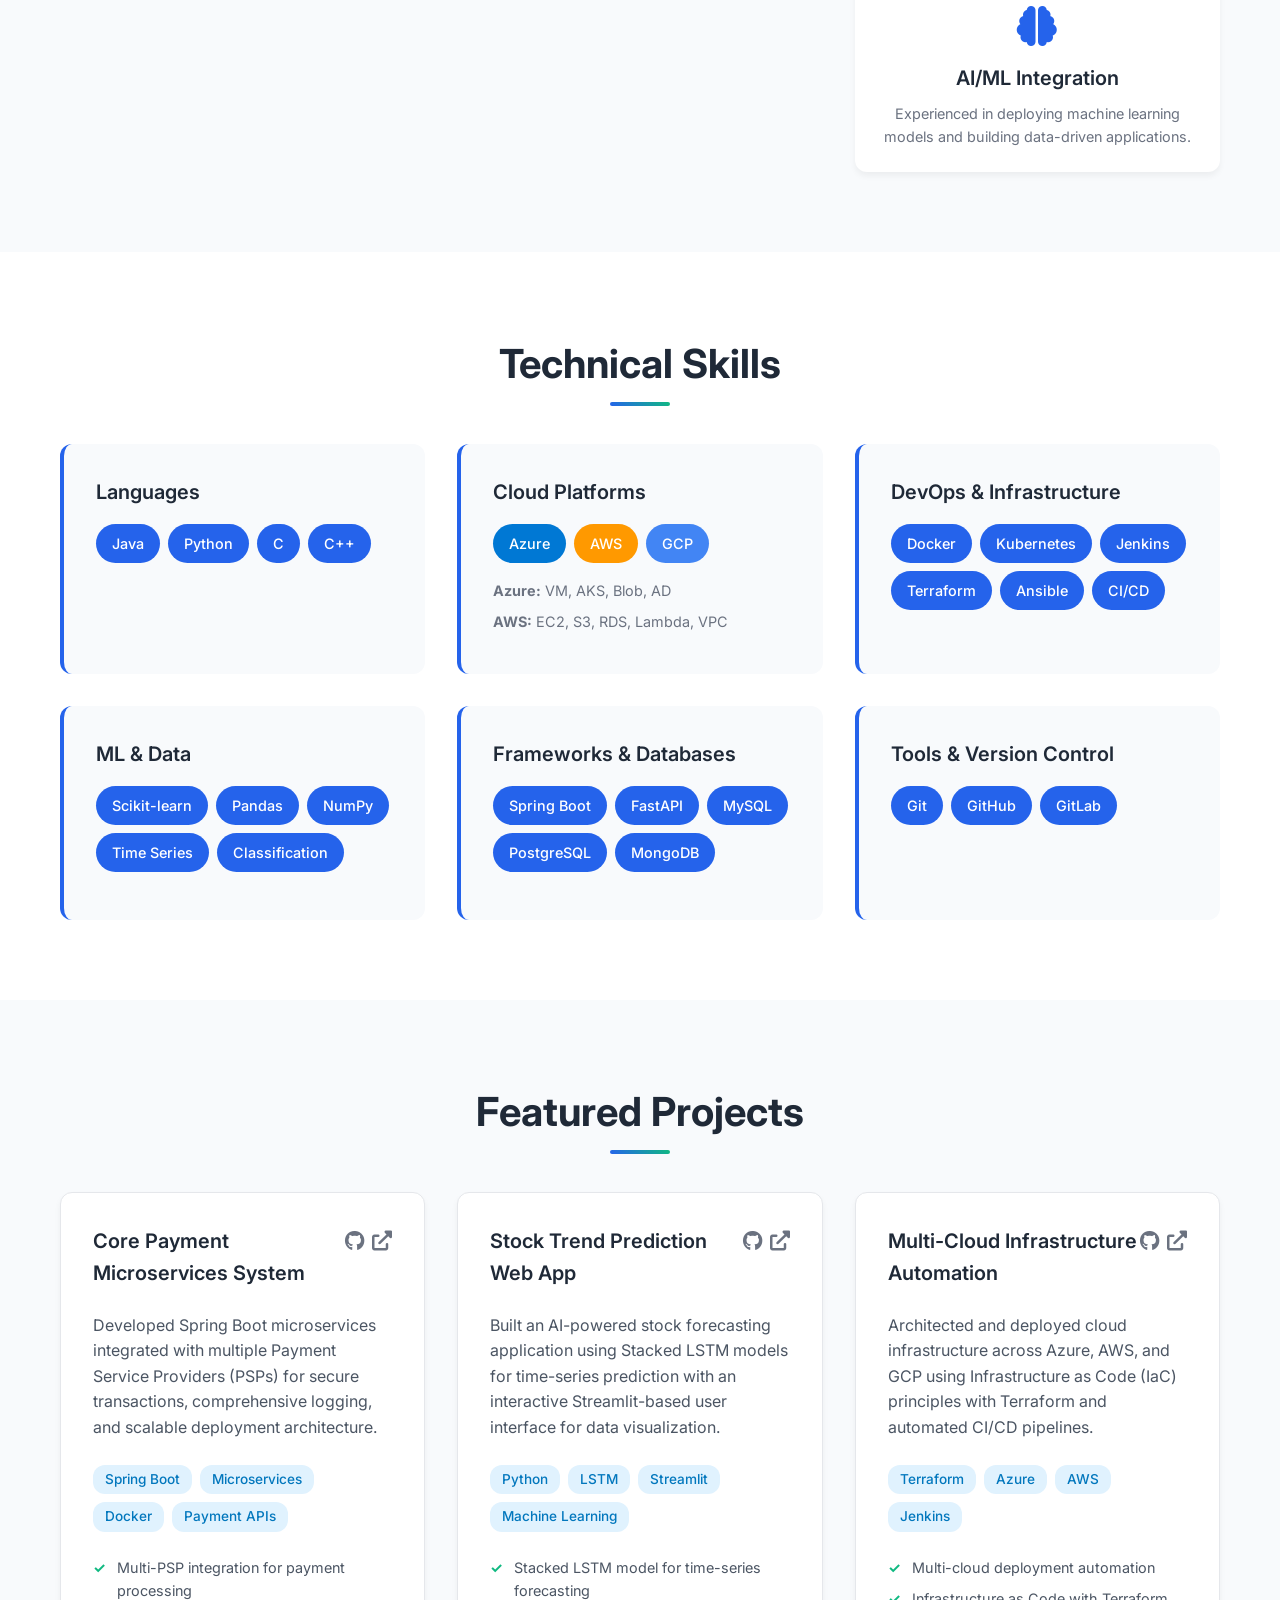
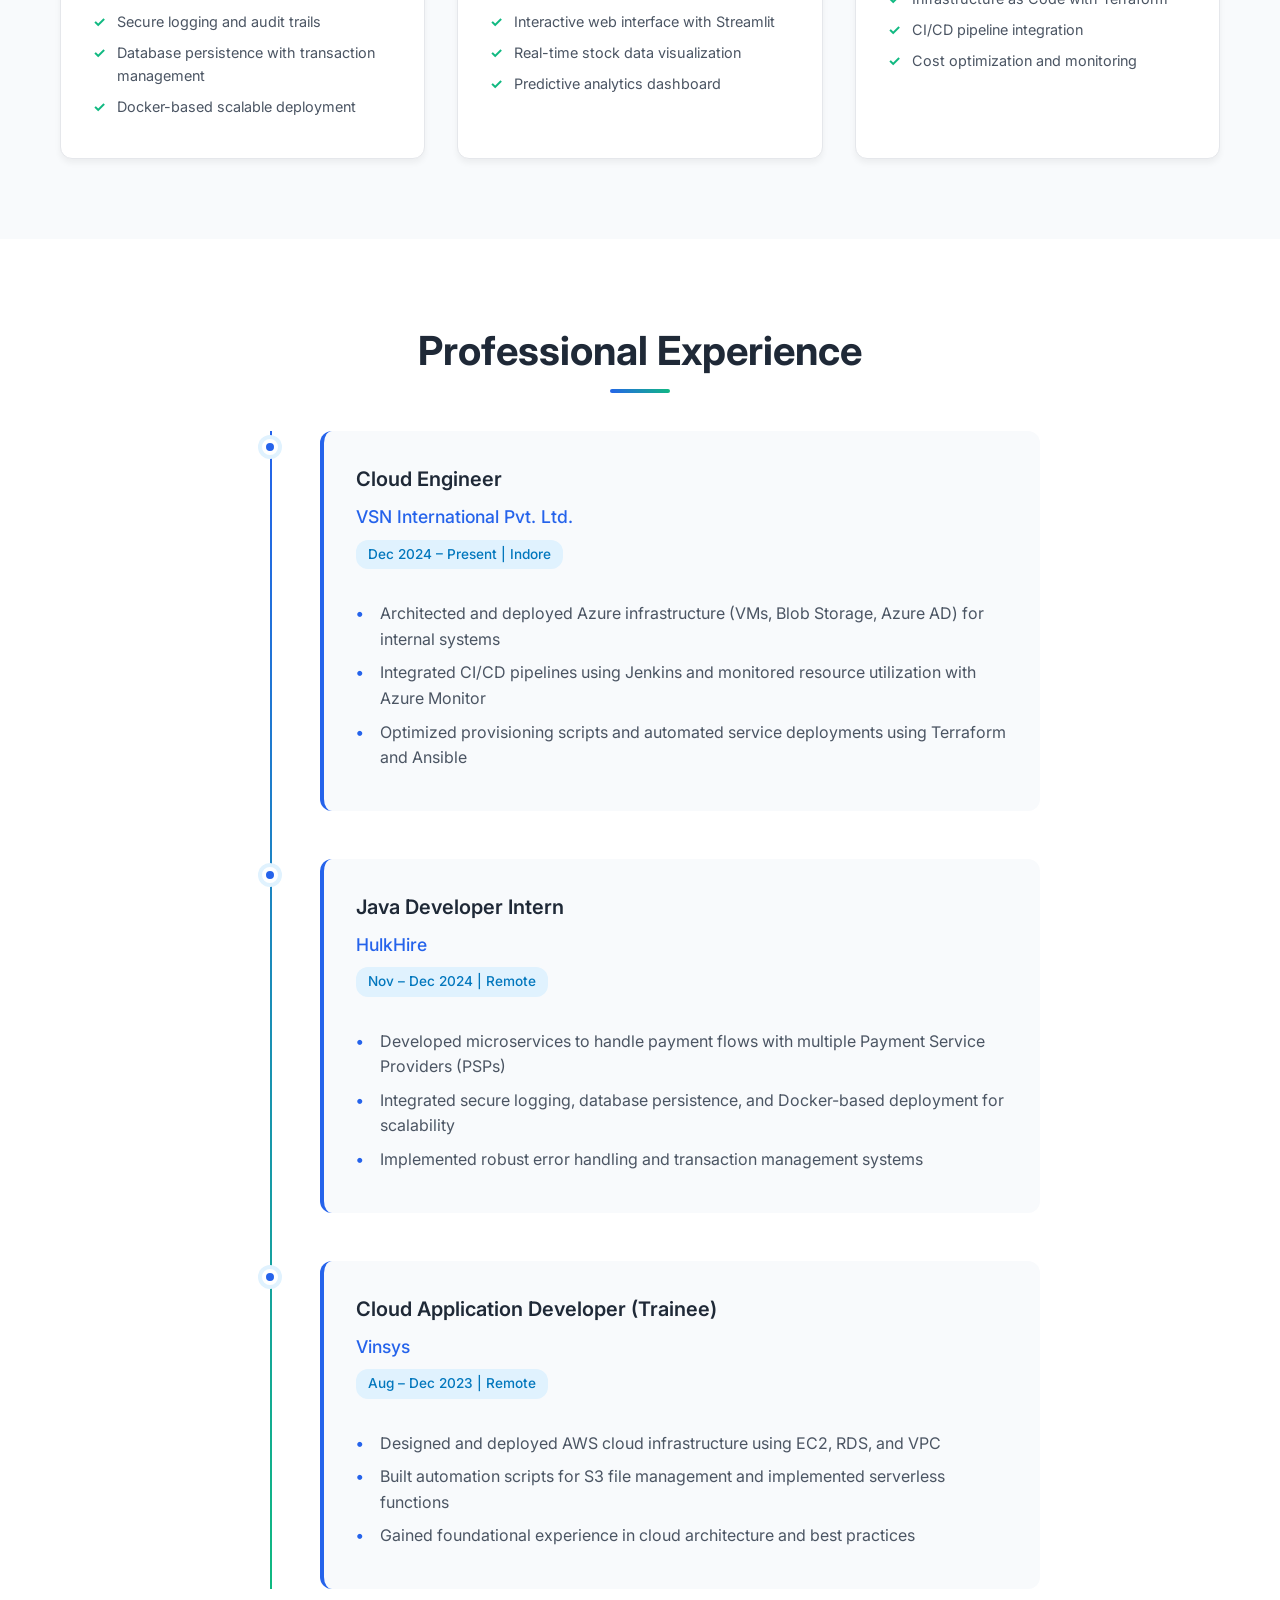
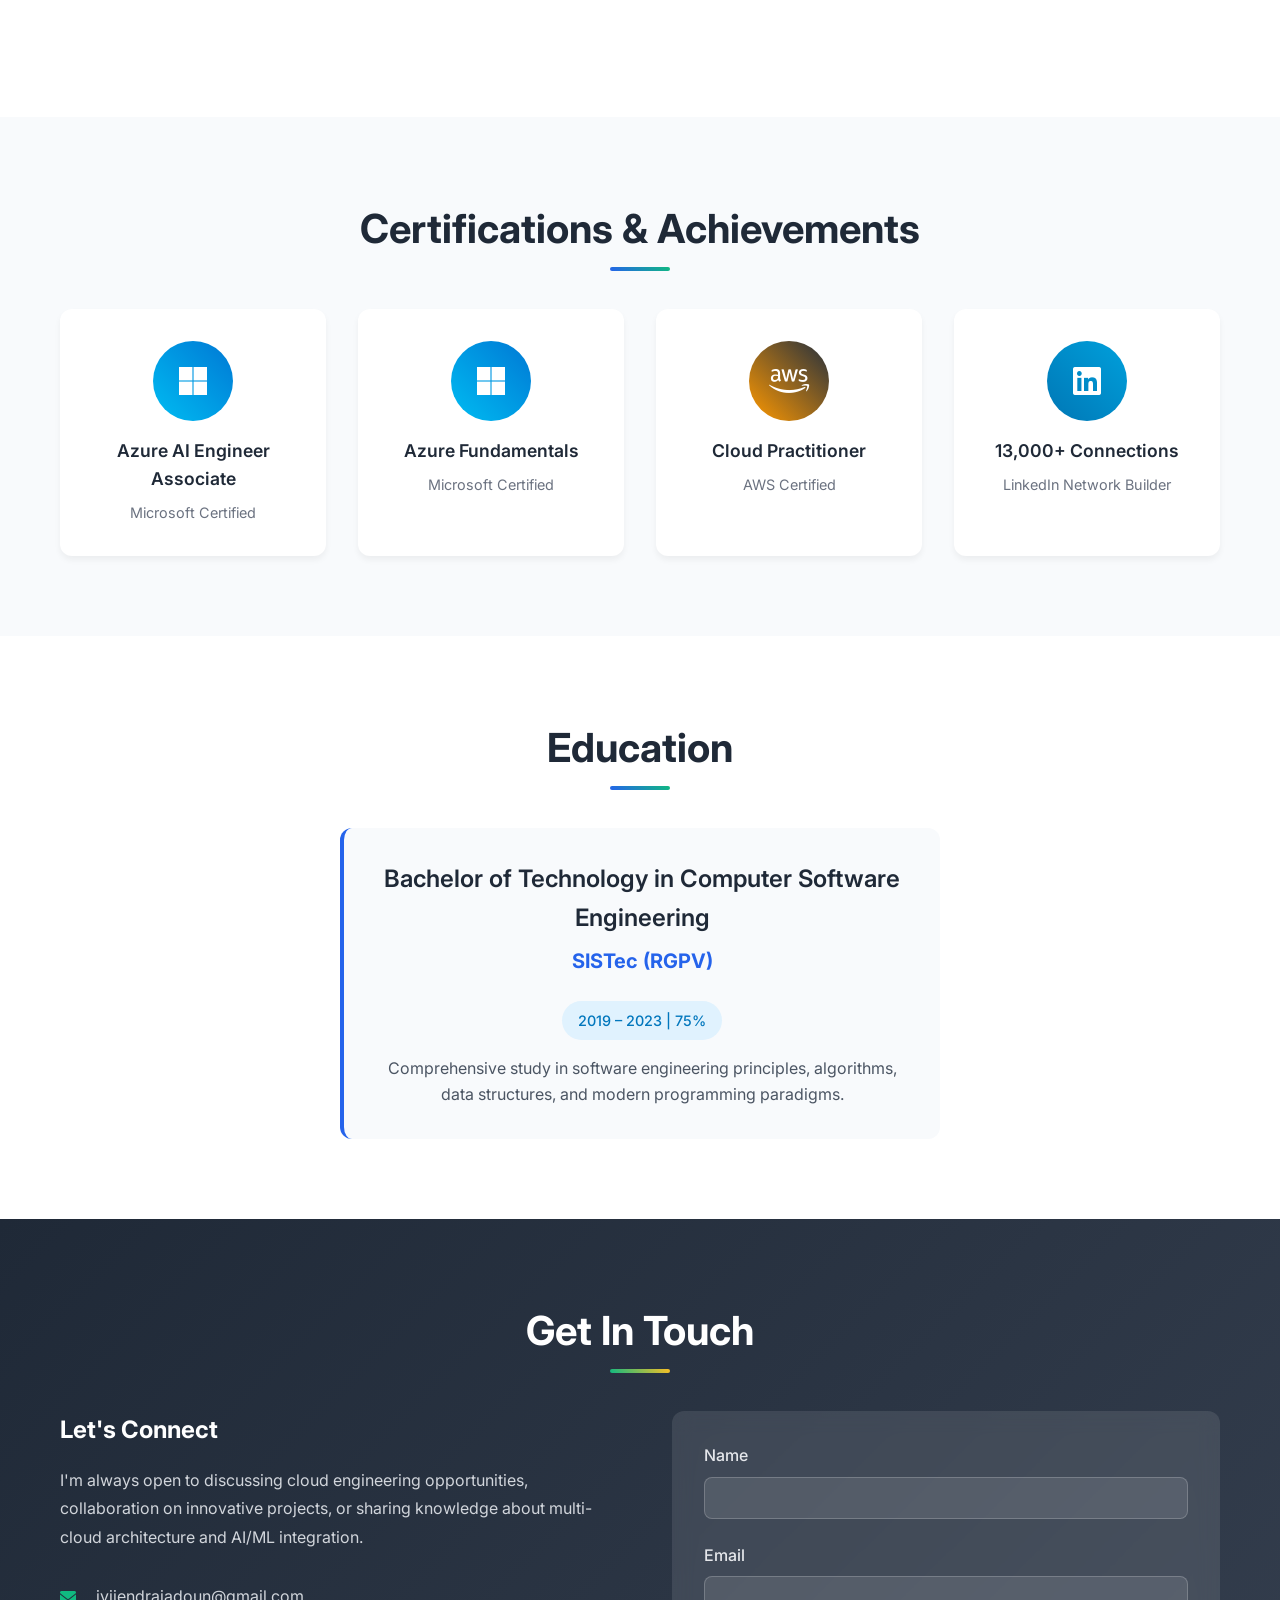
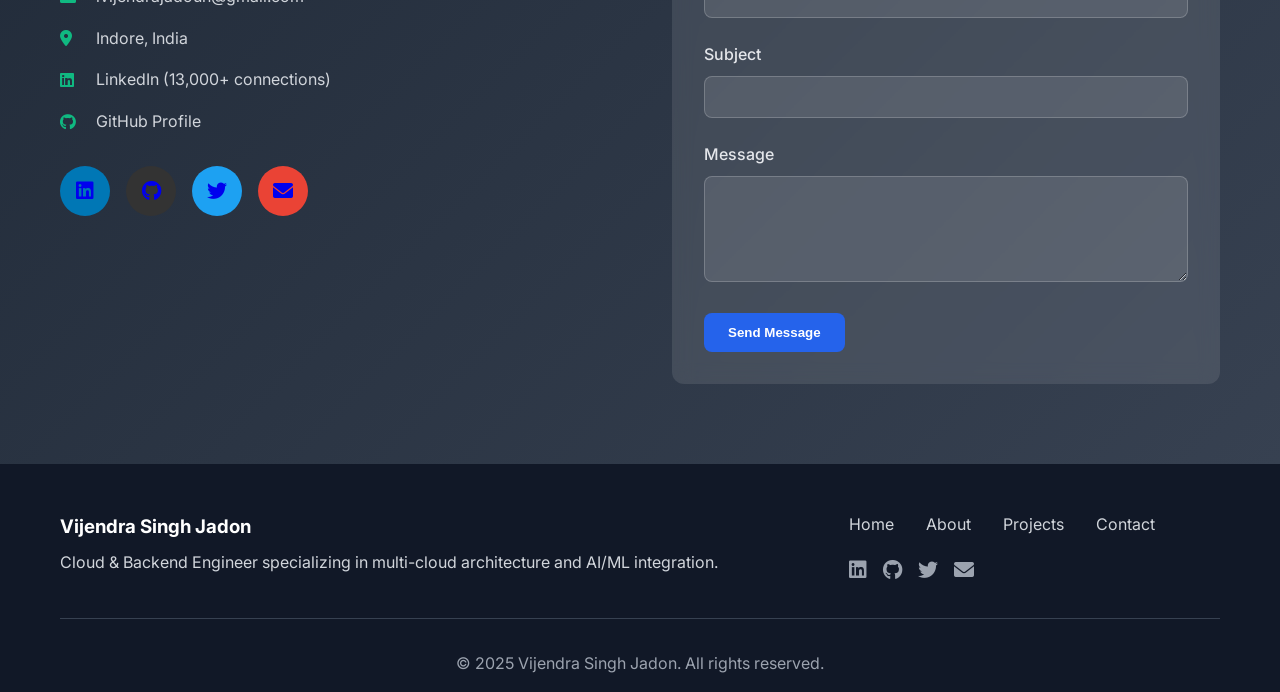
==== commit 75317f80: "Update index.html1" ====
--- a/index.html
+++ b/index.html
@@ -3,7 +3,7 @@
 <head>
     <meta charset="UTF-8">
     <meta name="viewport" content="width=device-width, initial-scale=1.0">
-    <title>Vijendra Singh Jadon - Cloud & Backend Engineer</title>
+    <title>Vijendra Singh Jadon -Cloud Engineer</title>
     <link href="https://cdnjs.cloudflare.com/ajax/libs/font-awesome/6.0.0-beta3/css/all.min.css" rel="stylesheet">
     <link href="https://fonts.googleapis.com/css2?family=Inter:wght@300;400;500;600;700&display=swap" rel="stylesheet">
     <link rel="stylesheet" href="styles.css">
@@ -49,7 +49,7 @@
             <div class="hero-content">
                 <h1 class="hero-title">
                     <span class="name">Vijendra Singh Jadon</span>
-                    <span class="role">Cloud & Backend Engineer</span>
+                    <span class="role">Cloud Engineer</span>
                 </h1>
                 <p class="hero-subtitle">Multi-Cloud Architecture | DevOps | AI/ML Engineering</p>
                 <p class="hero-description">
@@ -496,4 +496,4 @@
     <!-- JavaScript -->
     <script src="script.js"></script>
 </body>
-</html>+</html>
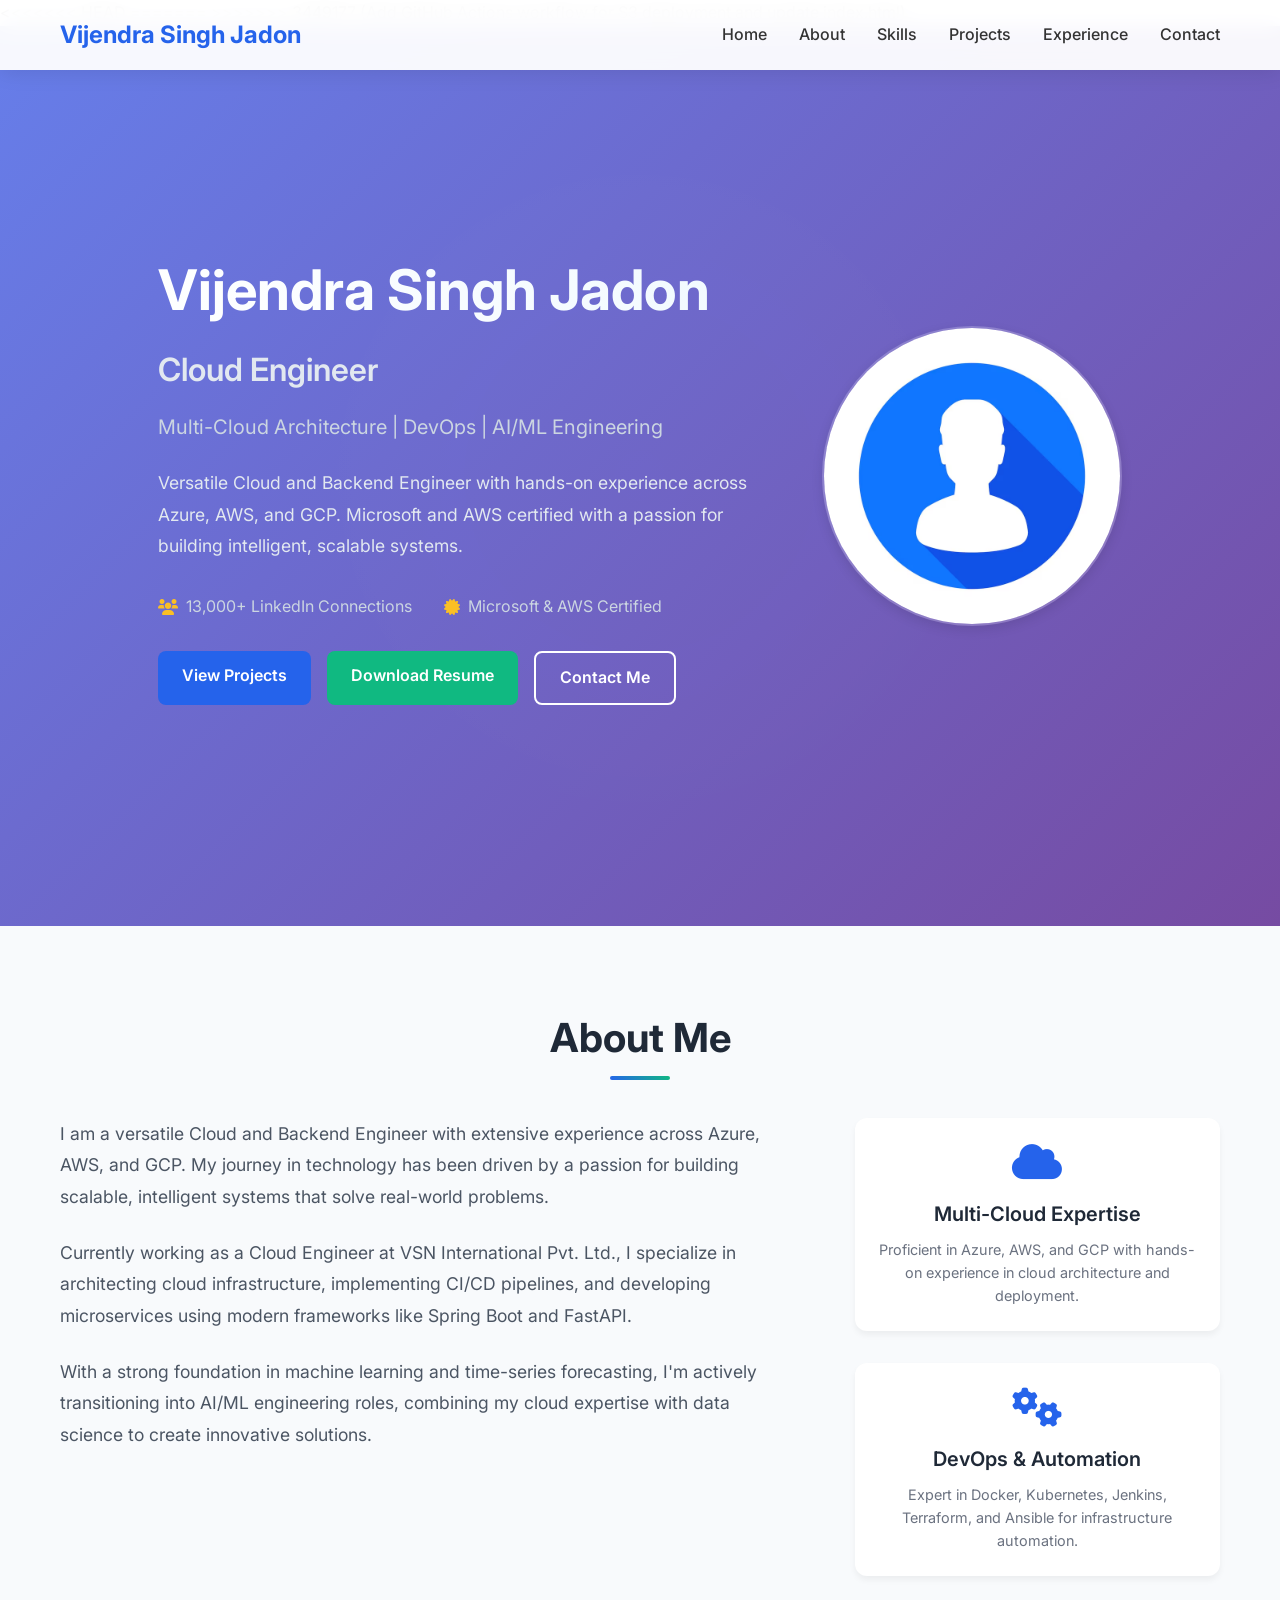
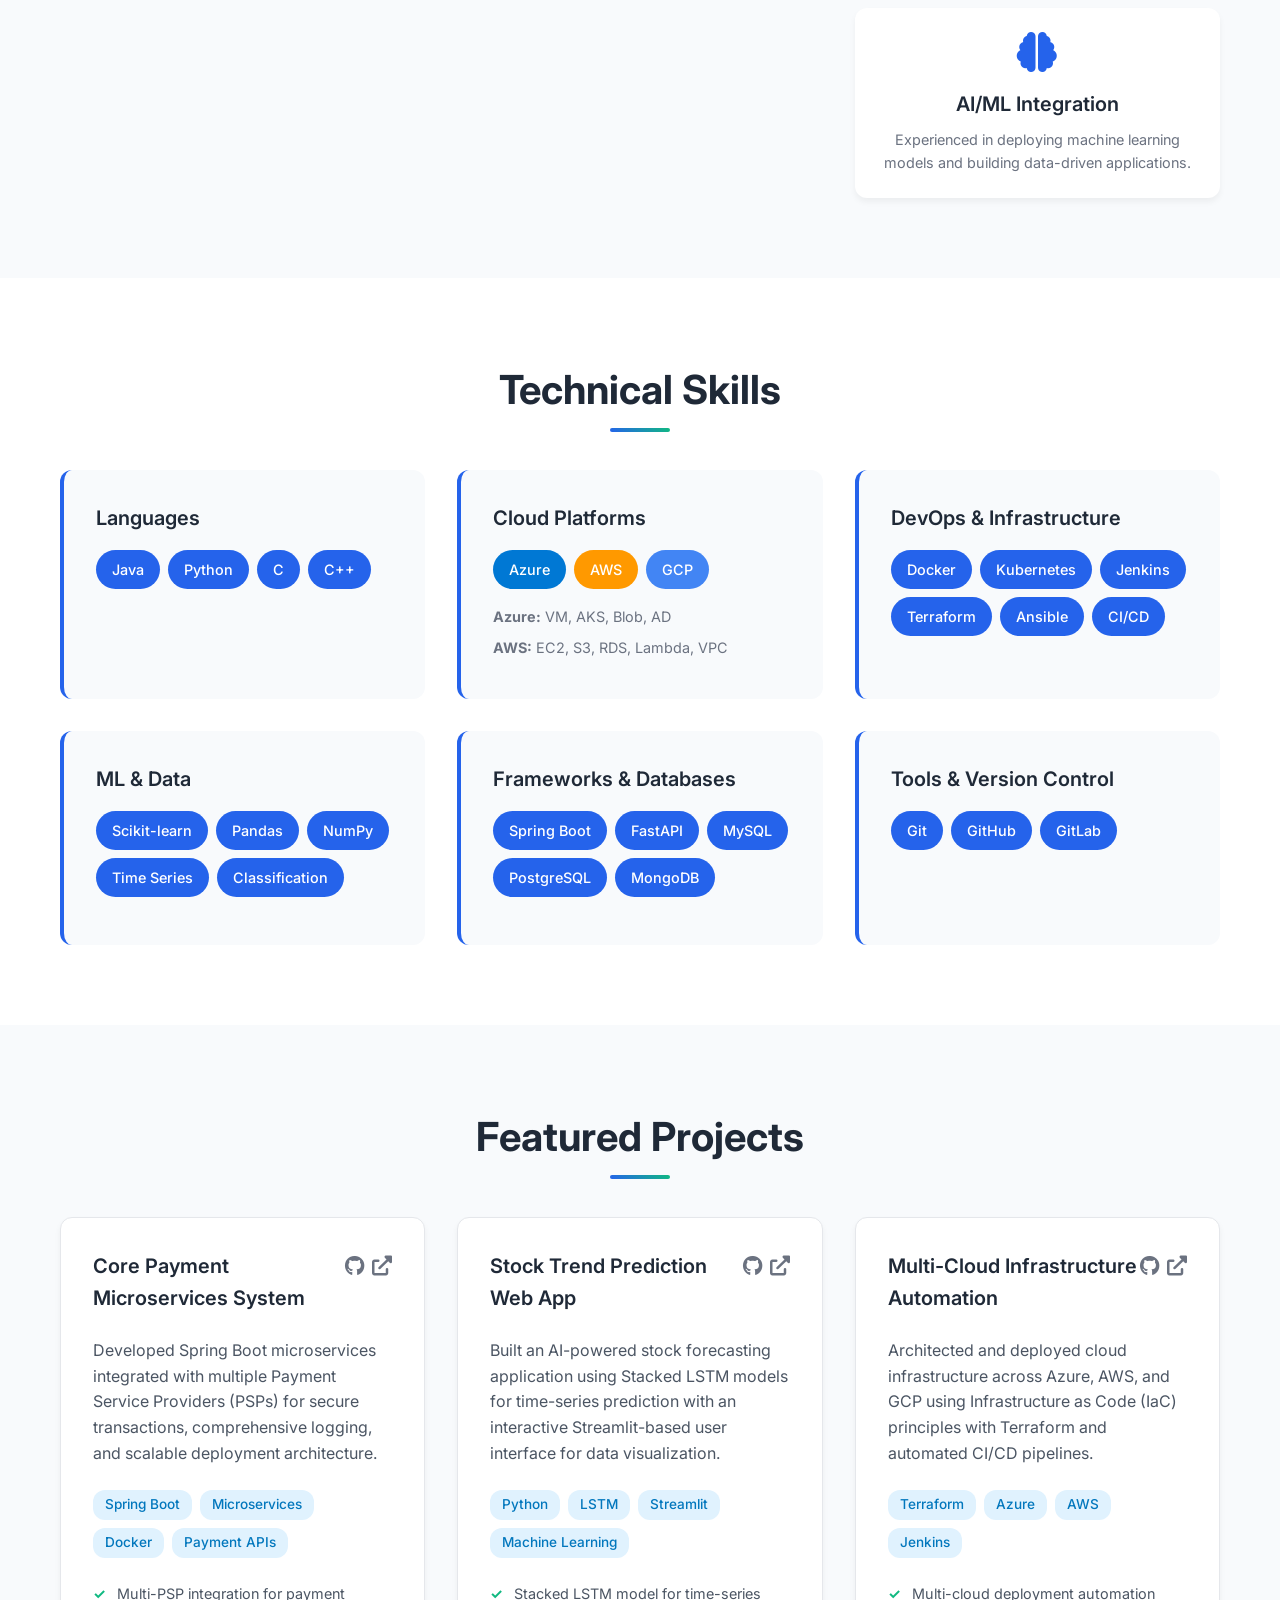
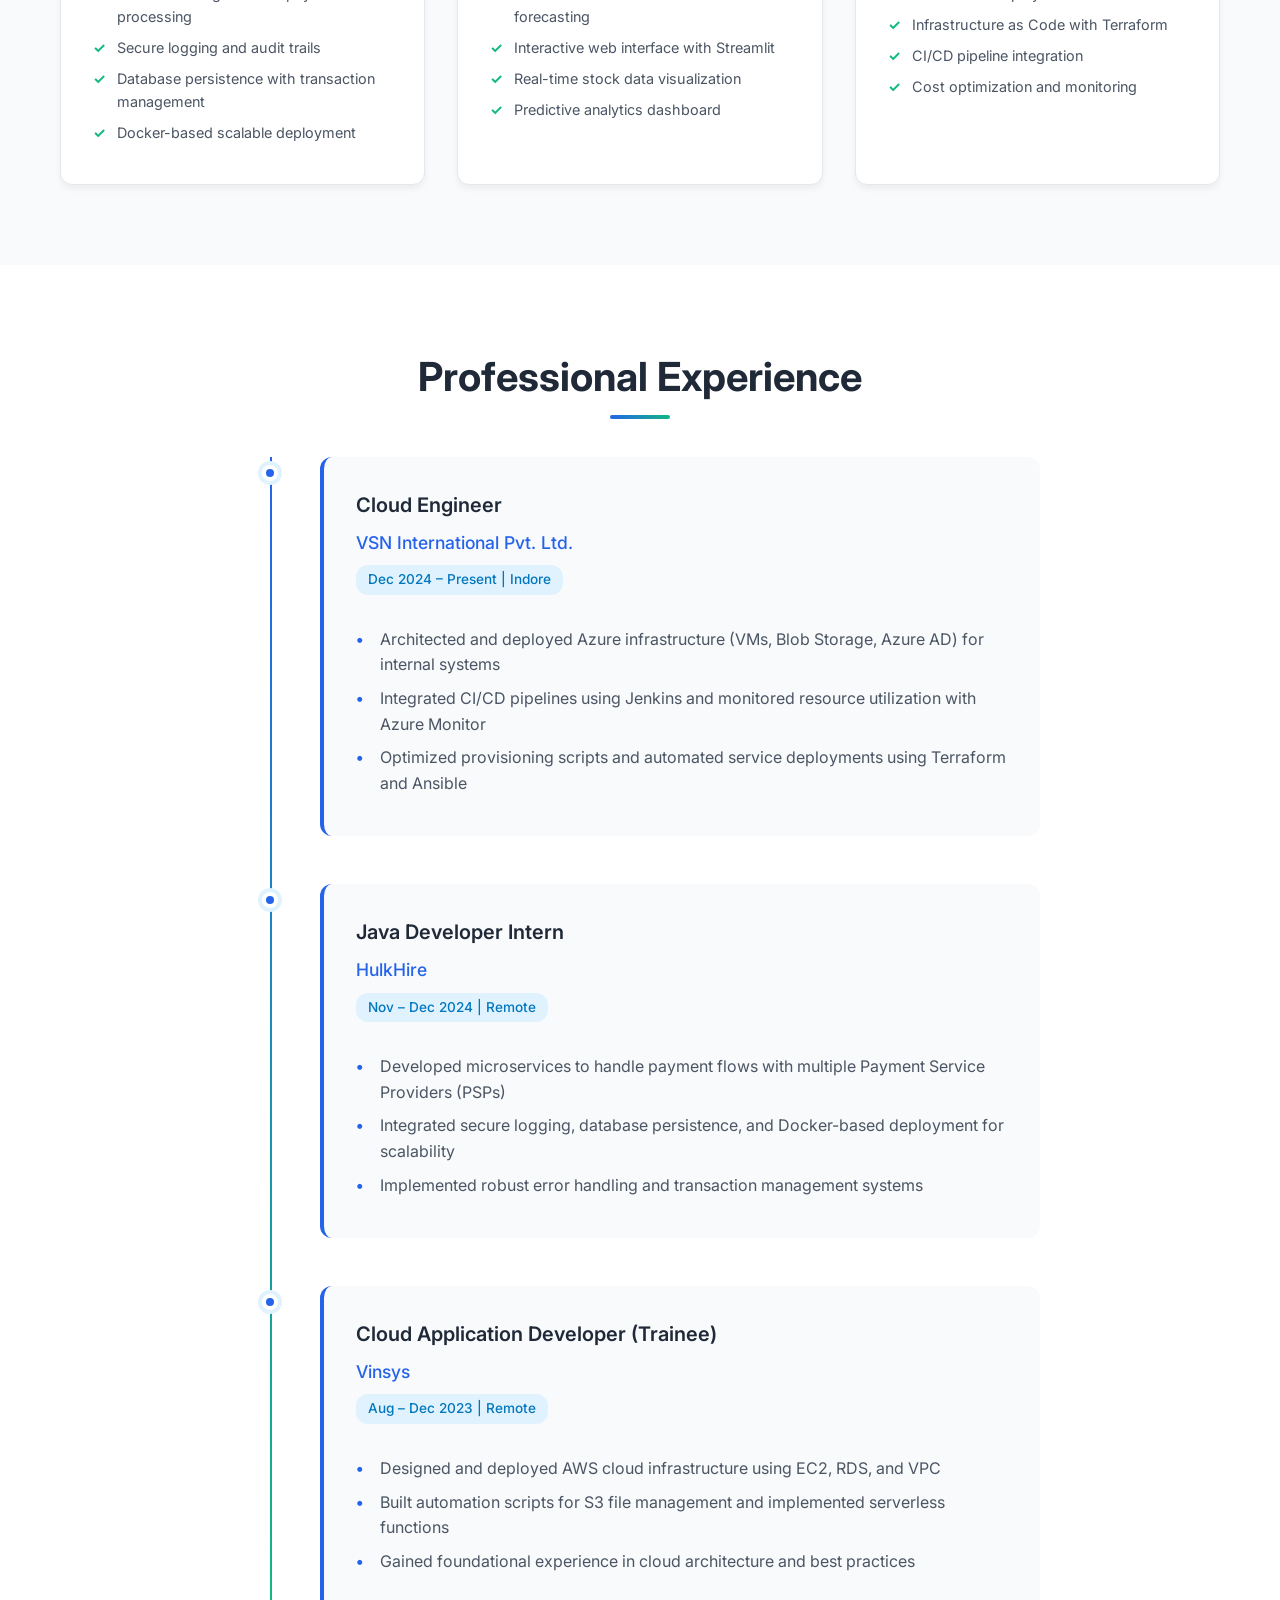
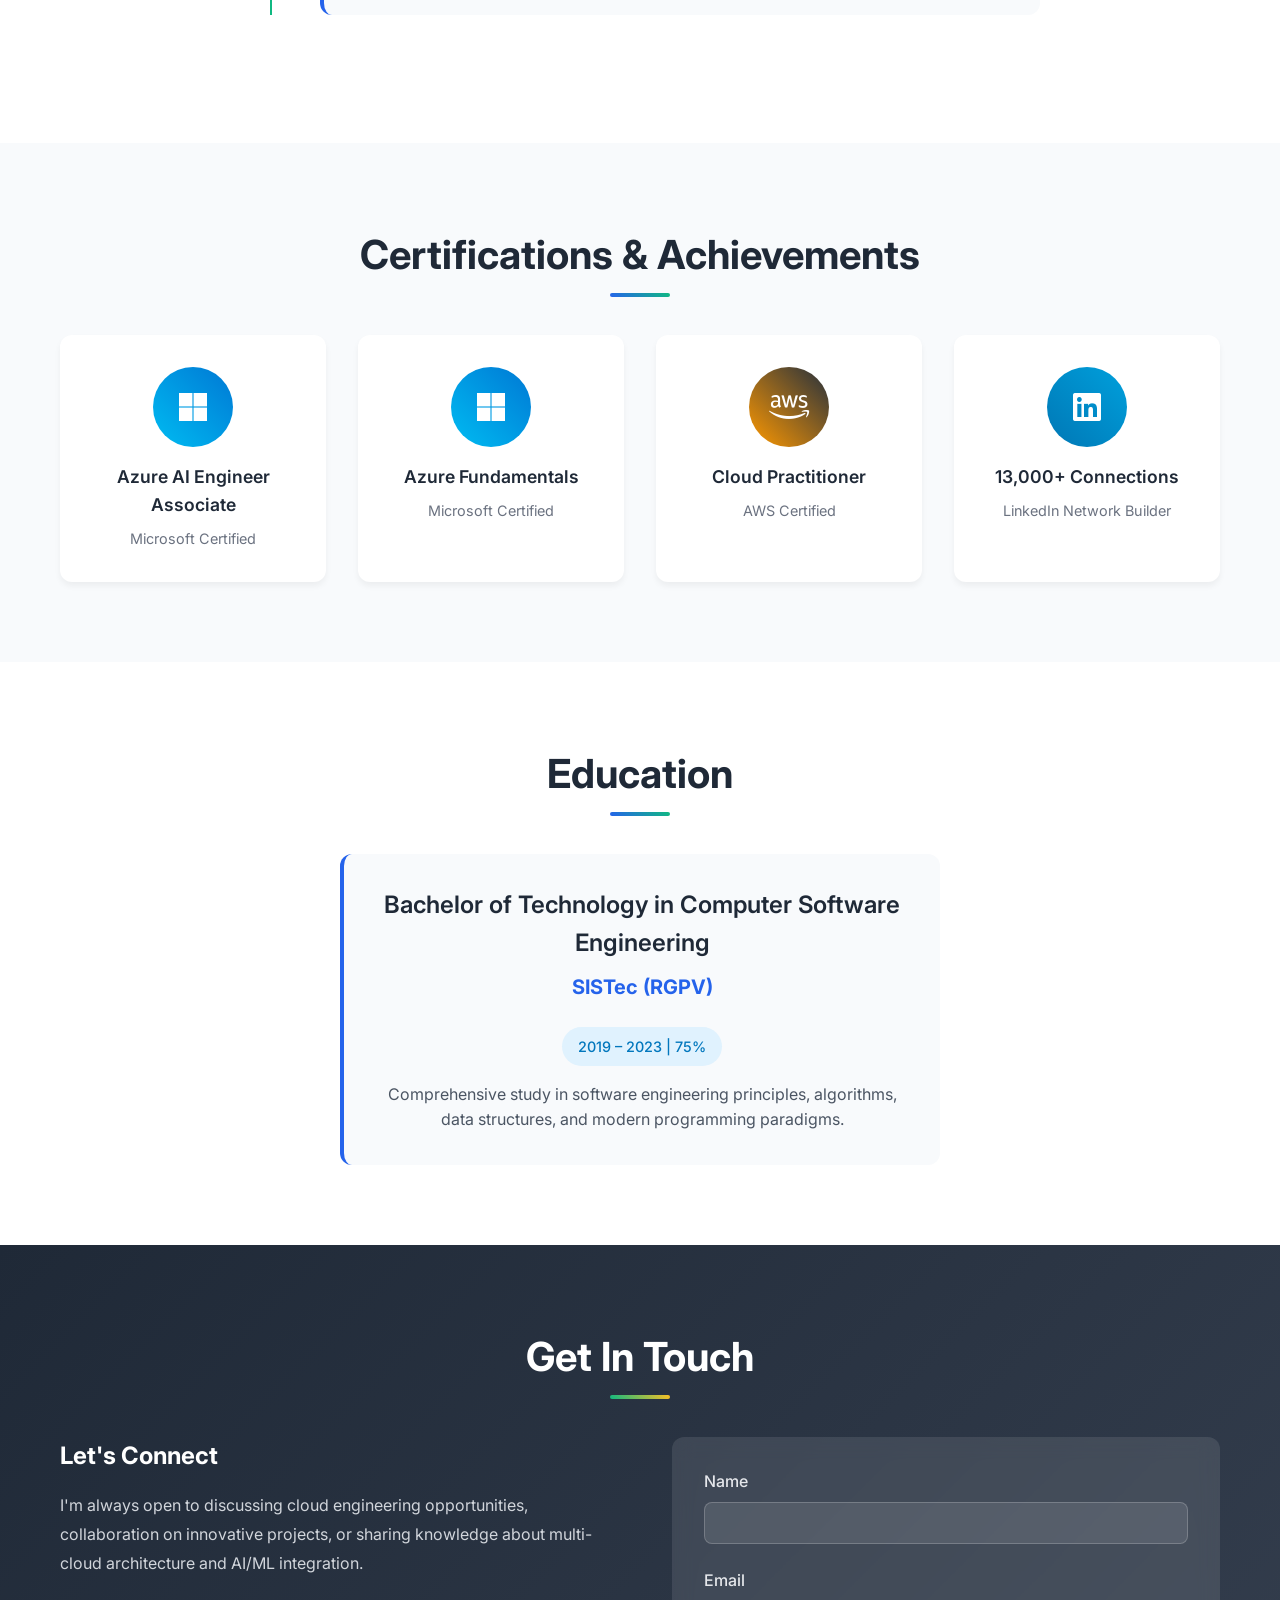
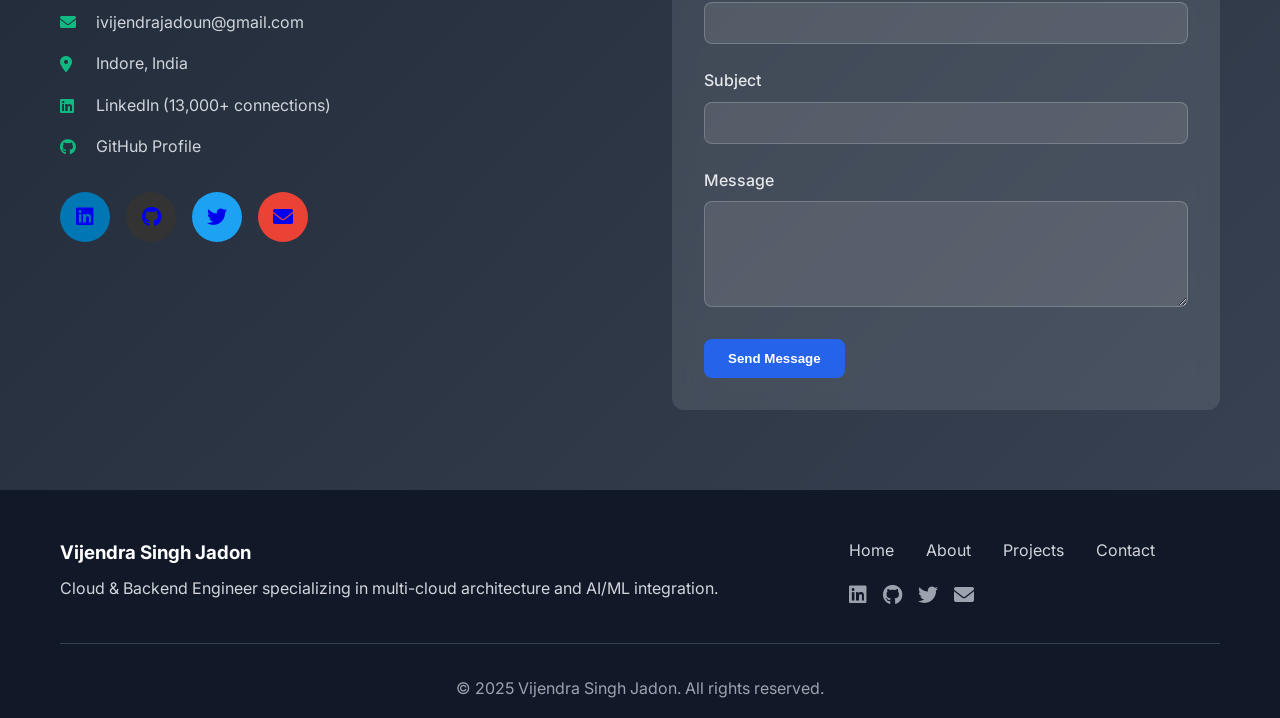
==== commit e4704648: "Add GitHub Actions workflow for S3 deployment and update index.html" ====
--- a/index.html
+++ b/index.html
@@ -3,7 +3,11 @@
 <head>
     <meta charset="UTF-8">
     <meta name="viewport" content="width=device-width, initial-scale=1.0">
+<<<<<<< HEAD
     <title>Vijendra Singh Jadon -Cloud Engineer</title>
+=======
+    <title>Vijendra Singh Jadon - Cloud </title>
+>>>>>>> 3449177 (Add GitHub Actions workflow for S3 deployment and update index.html)
     <link href="https://cdnjs.cloudflare.com/ajax/libs/font-awesome/6.0.0-beta3/css/all.min.css" rel="stylesheet">
     <link href="https://fonts.googleapis.com/css2?family=Inter:wght@300;400;500;600;700&display=swap" rel="stylesheet">
     <link rel="stylesheet" href="styles.css">
